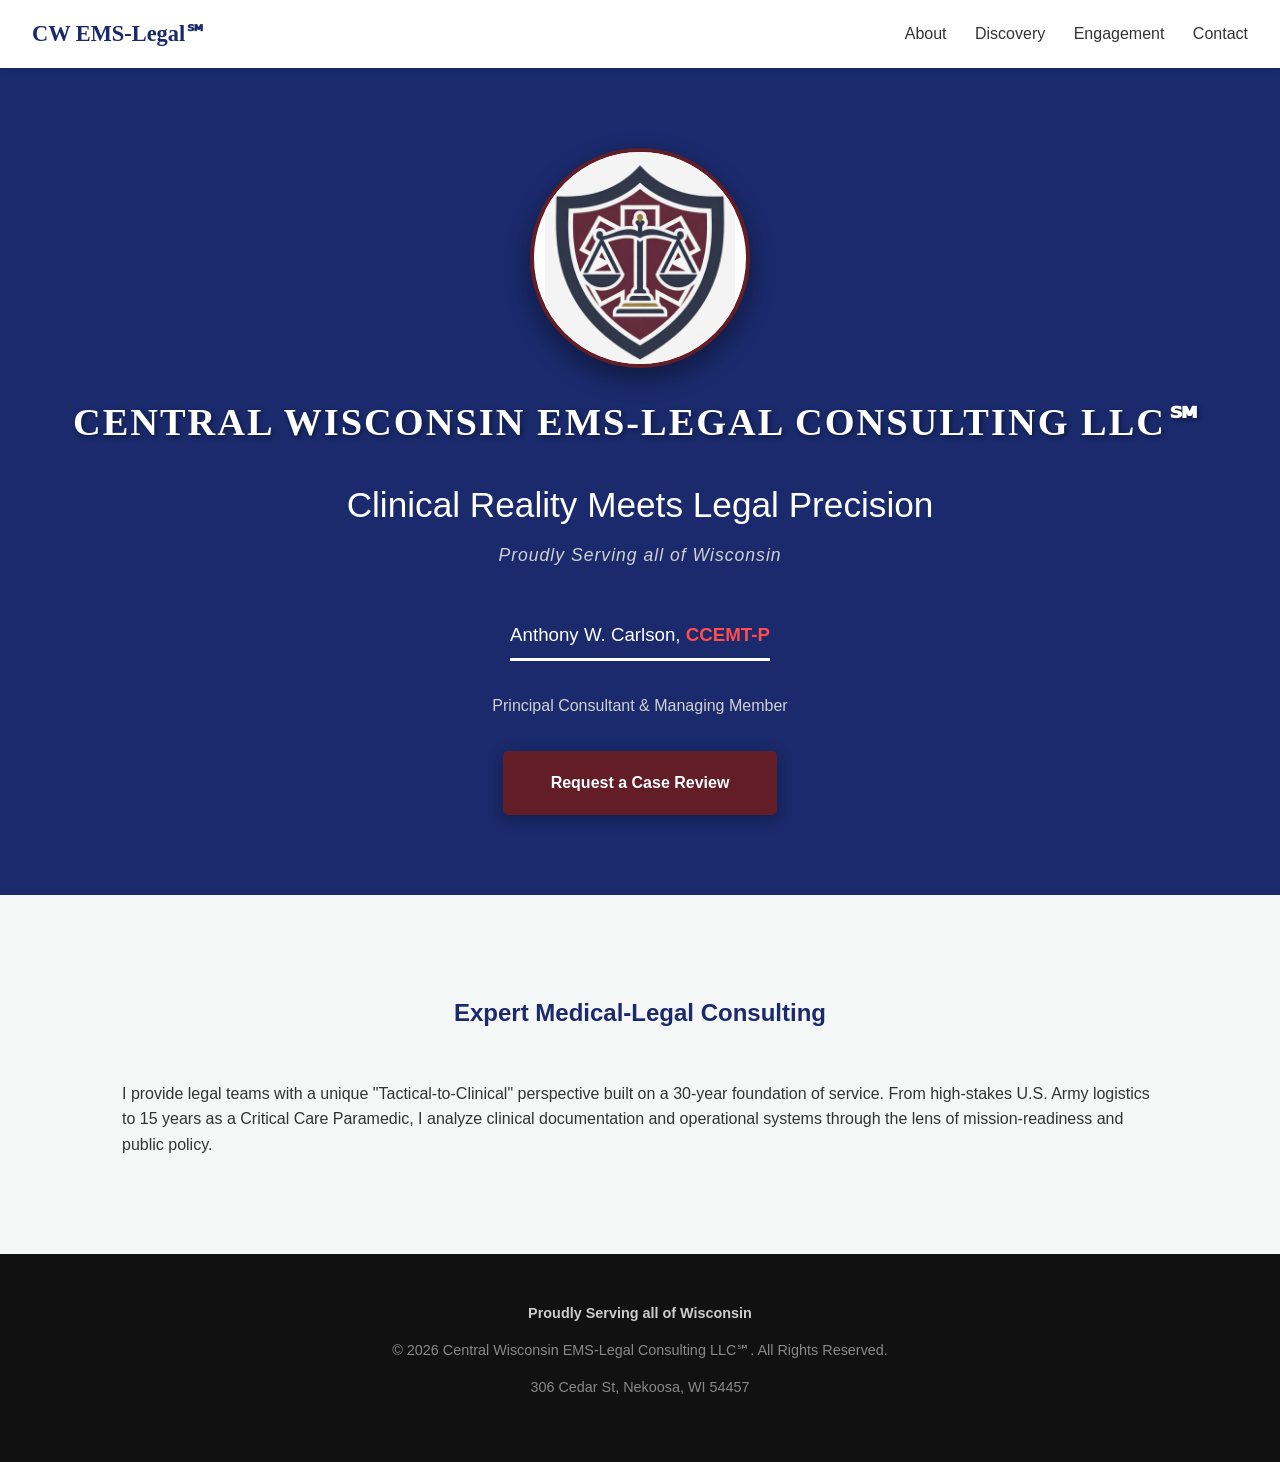
==== index.html @ ac784756 "Update index.html" ====
<!DOCTYPE html>
<html lang="en">
<head>
    <script async src="https://www.googletagmanager.com/gtag/js?id=G-H3EX5P7PJP"></script>
    <script>
      window.dataLayer = window.dataLayer || [];
      function gtag(){dataLayer.push(arguments);}
      gtag('js', new Date());
      gtag('config', 'G-H3EX5P7PJP');
    </script>

    <meta charset="UTF-8">
    <meta name="viewport" content="width=device-width, initial-scale=1.0">
    <title>Central Wisconsin EMS-Legal Consulting LLC℠ | Anthony W. Carlson</title>
    
    <style>
        :root {
            --primary: #1a2a6c;
            --secondary: #b21f1f; 
            --brand-red: #631d27;
            --text: #333;
            --light: #f4f7f6;
            --white: #ffffff;
        }

        * { box-sizing: border-box; }

        body {
            font-family: 'Helvetica Neue', Helvetica, Arial, sans-serif;
            margin: 0;
            color: var(--text);
            line-height: 1.6;
            background-color: var(--light);
        }

        /* Navigation */
        nav {
            background: var(--white);
            padding: 1rem 2rem;
            display: flex;
            justify-content: space-between;
            align-items: center;
            position: sticky;
            top: 0;
            z-index: 1000;
            box-shadow: 0 2px 5px rgba(0,0,0,0.1);
        }

        .logo-nav {
            font-family: 'Times New Roman', Times, serif;
            font-weight: bold;
            color: var(--primary);
            font-size: 1.4rem;
            text-decoration: none;
        }

        nav a:not(.logo-nav) {
            margin-left: 1.5rem;
            text-decoration: none;
            color: var(--text);
            font-weight: 500;
        }

        /* Hero Section */
        header {
            background: var(--primary);
            padding: 5rem 2rem;
            text-align: center;
            color: var(--white);
        }

        /* LOGO BADGE FIX */
        .logo-badge {
            width: 220px;
            height: 220px;
            background: white;
            border-radius: 50%; /* Makes it a circle */
            margin: 0 auto 1.5rem;
            display: flex;
            align-items: center;
            justify-content: center;
            box-shadow: 0 10px 25px rgba(0,0,0,0.4);
            border: 4px solid var(--brand-red); /* Matches your logo maroon */
            overflow: hidden;
        }

        .hero-logo {
            width: 90%; /* Fits nicely inside the circle */
            height: auto;
        }

        .brand-name-top {
            font-family: 'Times New Roman', Times, serif; 
            font-size: 2.4rem;
            font-weight: bold;
            color: #ffffff; 
            text-transform: uppercase;
            letter-spacing: 2px;
            display: block;
            text-shadow: 2px 2px 5px rgba(0,0,0,0.4);
            margin-bottom: 0.5rem;
        }

        .hero-content h1 { 
            font-size: 2.2rem; 
            color: #ffffff;
            font-weight: 300; 
            margin-bottom: 0.5rem;
        }

        .service-area {
            font-size: 1.1rem;
            color: #d1d1d1;
            font-style: italic;
            display: block;
            margin-bottom: 2rem;
            letter-spacing: 1px;
        }

        .hero-content h3 { 
            font-weight: 300; 
            color: #ffffff;
            border-bottom: 3px solid #ffffff; 
            display: inline-block; 
            padding-bottom: 0.5rem; 
            margin-bottom: 1rem;
        }

        .credential-accent {
            color: #ff4d4d; 
            font-weight: bold;
        }

        .cta-button {
            background: var(--brand-red);
            color: var(--white);
            padding: 1.2rem 3rem;
            text-decoration: none;
            font-weight: bold;
            border-radius: 5px;
            display: inline-block;
            margin-top: 1rem;
            box-shadow: 0 4px 15px rgba(0,0,0,0.3);
        }

        section { padding: 5rem 2rem; max-width: 1100px; margin: 0 auto; }
        .section-title { text-align: center; color: var(--primary); margin-bottom: 3rem; }
        
        footer { text-align: center; padding: 3rem; background: #111; color: #888; font-size: 0.9rem; }
        .footer-tagline { color: #ccc; font-weight: bold; display: block; margin-bottom: 10px; }
    </style>
</head>
<body>

<nav>
    <a href="#" class="logo-nav">CW EMS-Legal℠</a>
    <div>
        <a href="#about">About</a>
        <a href="#discovery">Discovery</a>
        <a href="#engagement">Engagement</a>
        <a href="#contact">Contact</a>
    </div>
</nav>

<header>
    <div class="hero-content">
        <div class="logo-badge">
            <img src="logo.png" alt="CW EMS-Legal Shield" class="hero-logo">
        </div>
        
        <span class="brand-name-top">Central Wisconsin EMS-Legal Consulting LLC℠</span>
        <h1>Clinical Reality Meets Legal Precision</h1>
        <span class="service-area">Proudly Serving all of Wisconsin</span>
        
        <h3>Anthony W. Carlson, <span class="credential-accent">CCEMT-P</span></h3>
        <p style="color: #d1d1d1;">Principal Consultant & Managing Member</p>
        <a href="#contact" class="cta-button">Request a Case Review</a>
    </div>
</header>

<section id="about">
    <h2 class="section-title">Expert Medical-Legal Consulting</h2>
    <p>I provide legal teams with a unique "Tactical-to-Clinical" perspective built on a 30-year foundation of service. From high-stakes U.S. Army logistics to 15 years as a Critical Care Paramedic, I analyze clinical documentation and operational systems through the lens of mission-readiness and public policy.</p>
</section>

<footer>
    <span class="footer-tagline">Proudly Serving all of Wisconsin</span>
    <p>&copy; 2026 Central Wisconsin EMS-Legal Consulting LLC℠. All Rights Reserved.</p>
    <p>306 Cedar St, Nekoosa, WI 54457</p>
</footer>

</body>
</html>
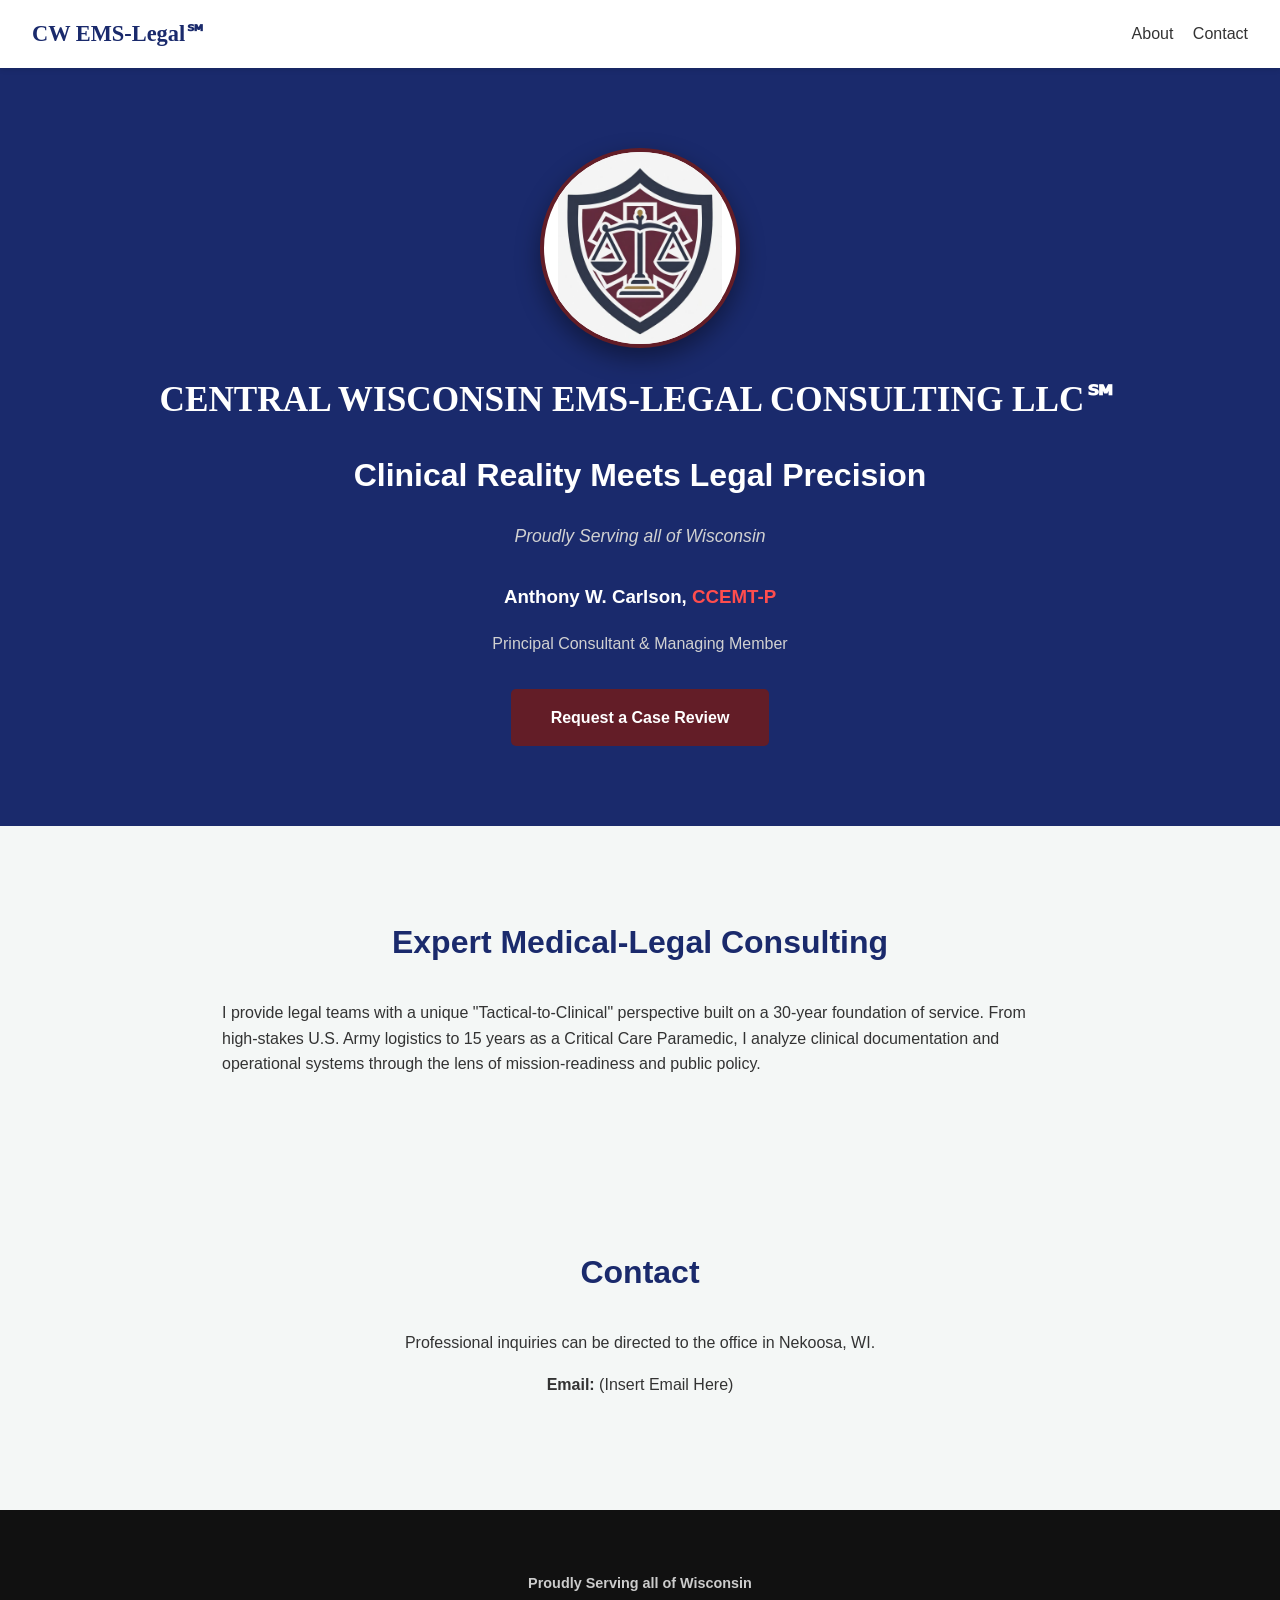
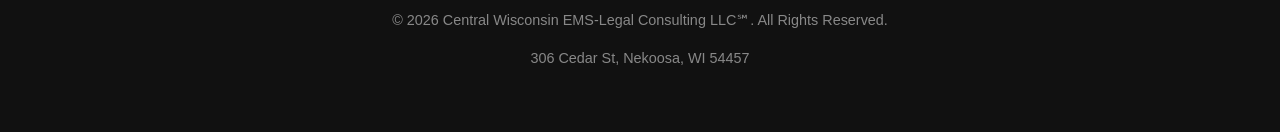
==== commit bbd02618: "Update index.html" ====
--- a/index.html
+++ b/index.html
@@ -16,7 +16,6 @@
     <style>
         :root {
             --primary: #1a2a6c;
-            --secondary: #b21f1f; 
             --brand-red: #631d27;
             --text: #333;
             --light: #f4f7f6;
@@ -28,6 +27,7 @@
         body {
             font-family: 'Helvetica Neue', Helvetica, Arial, sans-serif;
             margin: 0;
+            padding: 0;
             color: var(--text);
             line-height: 1.6;
             background-color: var(--light);
@@ -54,57 +54,41 @@
             text-decoration: none;
         }
 
-        nav a:not(.logo-nav) {
-            margin-left: 1.5rem;
-            text-decoration: none;
-            color: var(--text);
-            font-weight: 500;
-        }
-
-        /* Hero Section */
+        /* Hero / Blue Banner */
         header {
             background: var(--primary);
             padding: 5rem 2rem;
             text-align: center;
             color: var(--white);
+            width: 100%;
+            display: block; /* Ensures it doesn't collapse */
         }
 
-        /* LOGO BADGE FIX */
         .logo-badge {
-            width: 220px;
-            height: 220px;
+            width: 200px;
+            height: 200px;
             background: white;
-            border-radius: 50%; /* Makes it a circle */
+            border-radius: 50%;
             margin: 0 auto 1.5rem;
             display: flex;
             align-items: center;
             justify-content: center;
             box-shadow: 0 10px 25px rgba(0,0,0,0.4);
-            border: 4px solid var(--brand-red); /* Matches your logo maroon */
+            border: 4px solid var(--brand-red);
             overflow: hidden;
         }
 
         .hero-logo {
-            width: 90%; /* Fits nicely inside the circle */
+            width: 85%;
             height: auto;
         }
 
         .brand-name-top {
             font-family: 'Times New Roman', Times, serif; 
-            font-size: 2.4rem;
+            font-size: 2.2rem;
             font-weight: bold;
-            color: #ffffff; 
             text-transform: uppercase;
-            letter-spacing: 2px;
             display: block;
-            text-shadow: 2px 2px 5px rgba(0,0,0,0.4);
-            margin-bottom: 0.5rem;
-        }
-
-        .hero-content h1 { 
-            font-size: 2.2rem; 
-            color: #ffffff;
-            font-weight: 300; 
             margin-bottom: 0.5rem;
         }
 
@@ -114,77 +98,83 @@
             font-style: italic;
             display: block;
             margin-bottom: 2rem;
-            letter-spacing: 1px;
         }
 
-        .hero-content h3 { 
-            font-weight: 300; 
-            color: #ffffff;
-            border-bottom: 3px solid #ffffff; 
-            display: inline-block; 
-            padding-bottom: 0.5rem; 
-            margin-bottom: 1rem;
+        /* Main Content Sections */
+        section { 
+            padding: 4rem 2rem; 
+            max-width: 900px; 
+            margin: 0 auto; 
+            background: transparent;
         }
 
-        .credential-accent {
-            color: #ff4d4d; 
-            font-weight: bold;
+        .section-title { 
+            text-align: center; 
+            color: var(--primary); 
+            margin-bottom: 2rem;
+            font-size: 2rem;
         }
+
+        .credential-accent { color: #ff4d4d; font-weight: bold; }
 
         .cta-button {
             background: var(--brand-red);
             color: var(--white);
-            padding: 1.2rem 3rem;
+            padding: 1rem 2.5rem;
             text-decoration: none;
             font-weight: bold;
             border-radius: 5px;
             display: inline-block;
             margin-top: 1rem;
-            box-shadow: 0 4px 15px rgba(0,0,0,0.3);
         }
 
-        section { padding: 5rem 2rem; max-width: 1100px; margin: 0 auto; }
-        .section-title { text-align: center; color: var(--primary); margin-bottom: 3rem; }
-        
-        footer { text-align: center; padding: 3rem; background: #111; color: #888; font-size: 0.9rem; }
-        .footer-tagline { color: #ccc; font-weight: bold; display: block; margin-bottom: 10px; }
+        footer { 
+            text-align: center; 
+            padding: 3rem; 
+            background: #111; 
+            color: #888; 
+            font-size: 0.9rem;
+            margin-top: 2rem;
+        }
     </style>
 </head>
 <body>
 
 <nav>
     <a href="#" class="logo-nav">CW EMS-Legal℠</a>
-    <div>
-        <a href="#about">About</a>
-        <a href="#discovery">Discovery</a>
-        <a href="#engagement">Engagement</a>
-        <a href="#contact">Contact</a>
+    <div class="nav-links">
+        <a href="#about" style="text-decoration:none; color:var(--text); margin-left:15px;">About</a>
+        <a href="#contact" style="text-decoration:none; color:var(--text); margin-left:15px;">Contact</a>
     </div>
 </nav>
 
 <header>
-    <div class="hero-content">
-        <div class="logo-badge">
-            <img src="logo.png" alt="CW EMS-Legal Shield" class="hero-logo">
-        </div>
-        
-        <span class="brand-name-top">Central Wisconsin EMS-Legal Consulting LLC℠</span>
-        <h1>Clinical Reality Meets Legal Precision</h1>
-        <span class="service-area">Proudly Serving all of Wisconsin</span>
-        
-        <h3>Anthony W. Carlson, <span class="credential-accent">CCEMT-P</span></h3>
-        <p style="color: #d1d1d1;">Principal Consultant & Managing Member</p>
-        <a href="#contact" class="cta-button">Request a Case Review</a>
+    <div class="logo-badge">
+        <img src="logo.png" alt="CW EMS-Legal Shield" class="hero-logo">
     </div>
+    <span class="brand-name-top">Central Wisconsin EMS-Legal Consulting LLC℠</span>
+    <h1>Clinical Reality Meets Legal Precision</h1>
+    <span class="service-area">Proudly Serving all of Wisconsin</span>
+    <h3>Anthony W. Carlson, <span class="credential-accent">CCEMT-P</span></h3>
+    <p style="color: #d1d1d1;">Principal Consultant & Managing Member</p>
+    <a href="#contact" class="cta-button">Request a Case Review</a>
 </header>
 
-<section id="about">
-    <h2 class="section-title">Expert Medical-Legal Consulting</h2>
-    <p>I provide legal teams with a unique "Tactical-to-Clinical" perspective built on a 30-year foundation of service. From high-stakes U.S. Army logistics to 15 years as a Critical Care Paramedic, I analyze clinical documentation and operational systems through the lens of mission-readiness and public policy.</p>
-</section>
+<main>
+    <section id="about">
+        <h2 class="section-title">Expert Medical-Legal Consulting</h2>
+        <p>I provide legal teams with a unique "Tactical-to-Clinical" perspective built on a 30-year foundation of service. From high-stakes U.S. Army logistics to 15 years as a Critical Care Paramedic, I analyze clinical documentation and operational systems through the lens of mission-readiness and public policy.</p>
+    </section>
+
+    <section id="contact" style="text-align:center;">
+        <h2 class="section-title">Contact</h2>
+        <p>Professional inquiries can be directed to the office in Nekoosa, WI.</p>
+        <p><strong>Email:</strong> (Insert Email Here)</p>
+    </section>
+</main>
 
 <footer>
-    <span class="footer-tagline">Proudly Serving all of Wisconsin</span>
+    <p style="color:#ccc; font-weight:bold;">Proudly Serving all of Wisconsin</p>
     <p>&copy; 2026 Central Wisconsin EMS-Legal Consulting LLC℠. All Rights Reserved.</p>
     <p>306 Cedar St, Nekoosa, WI 54457</p>
 </footer>
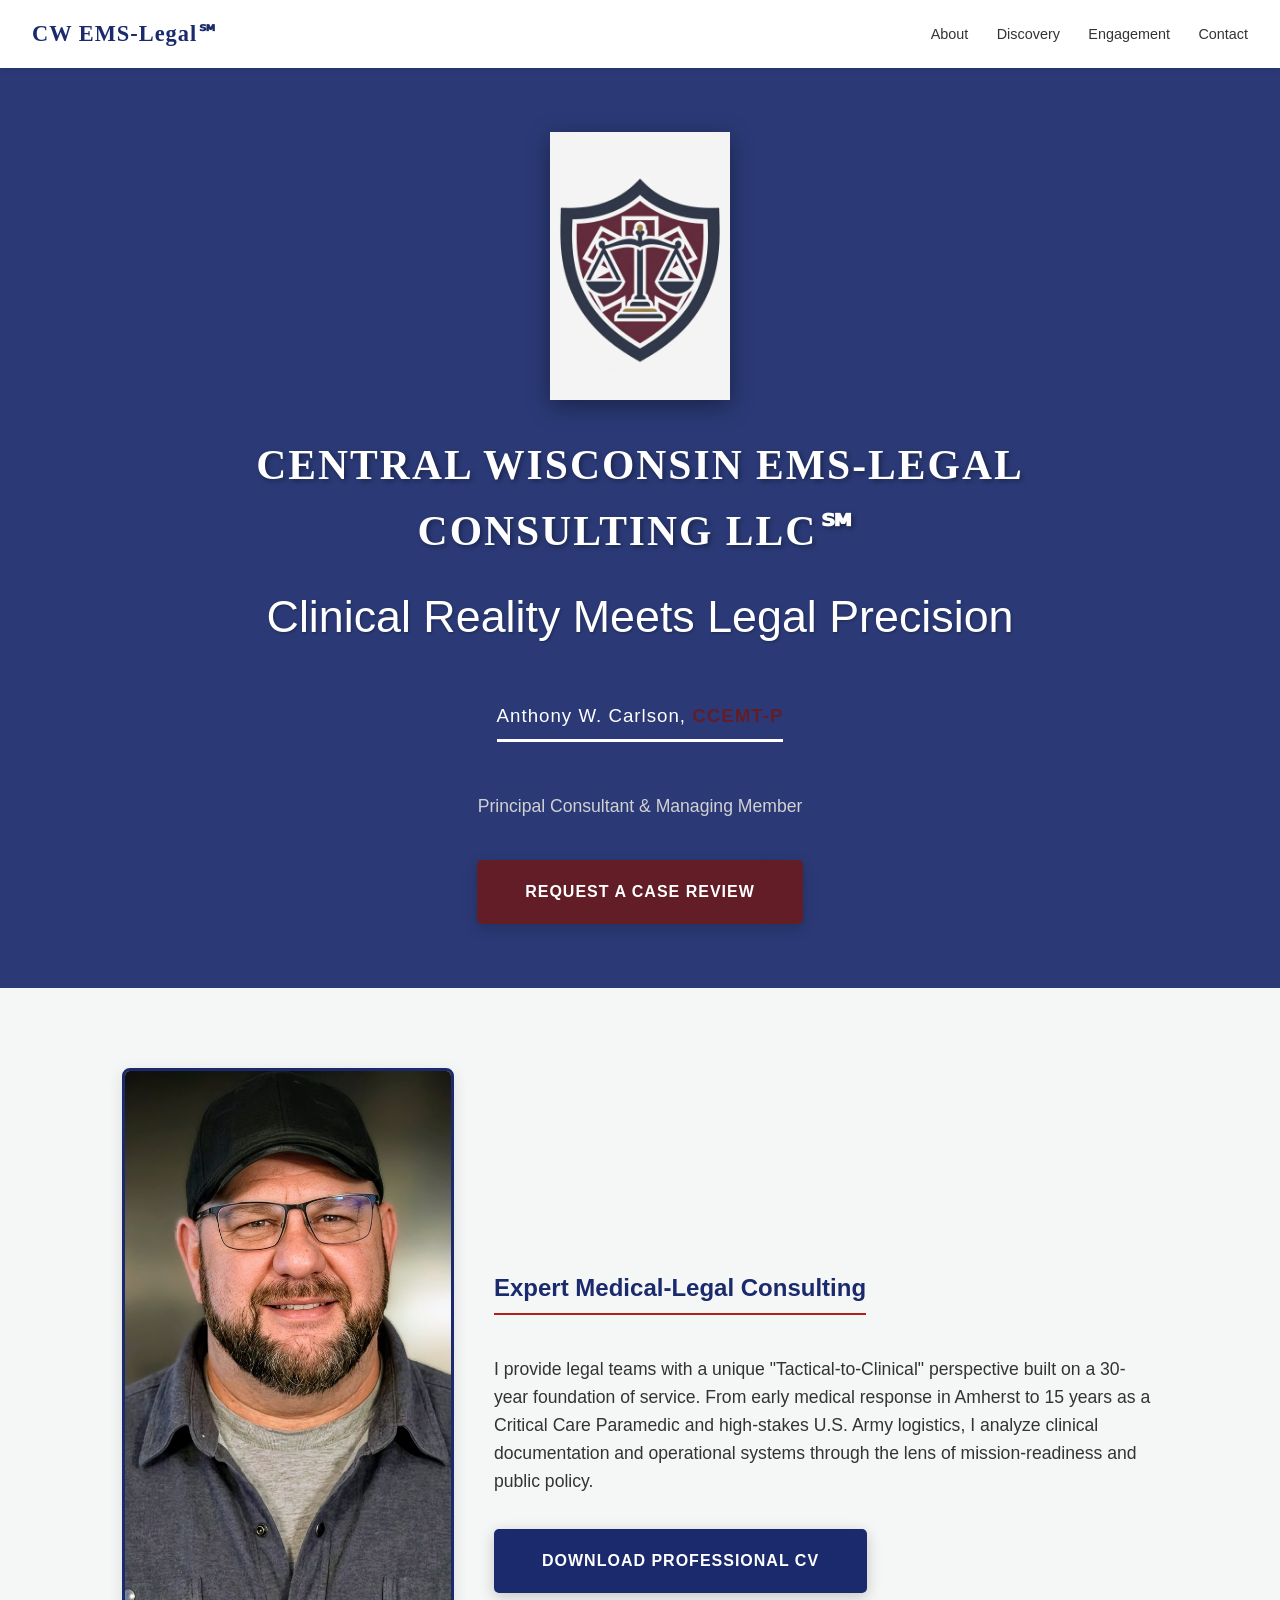
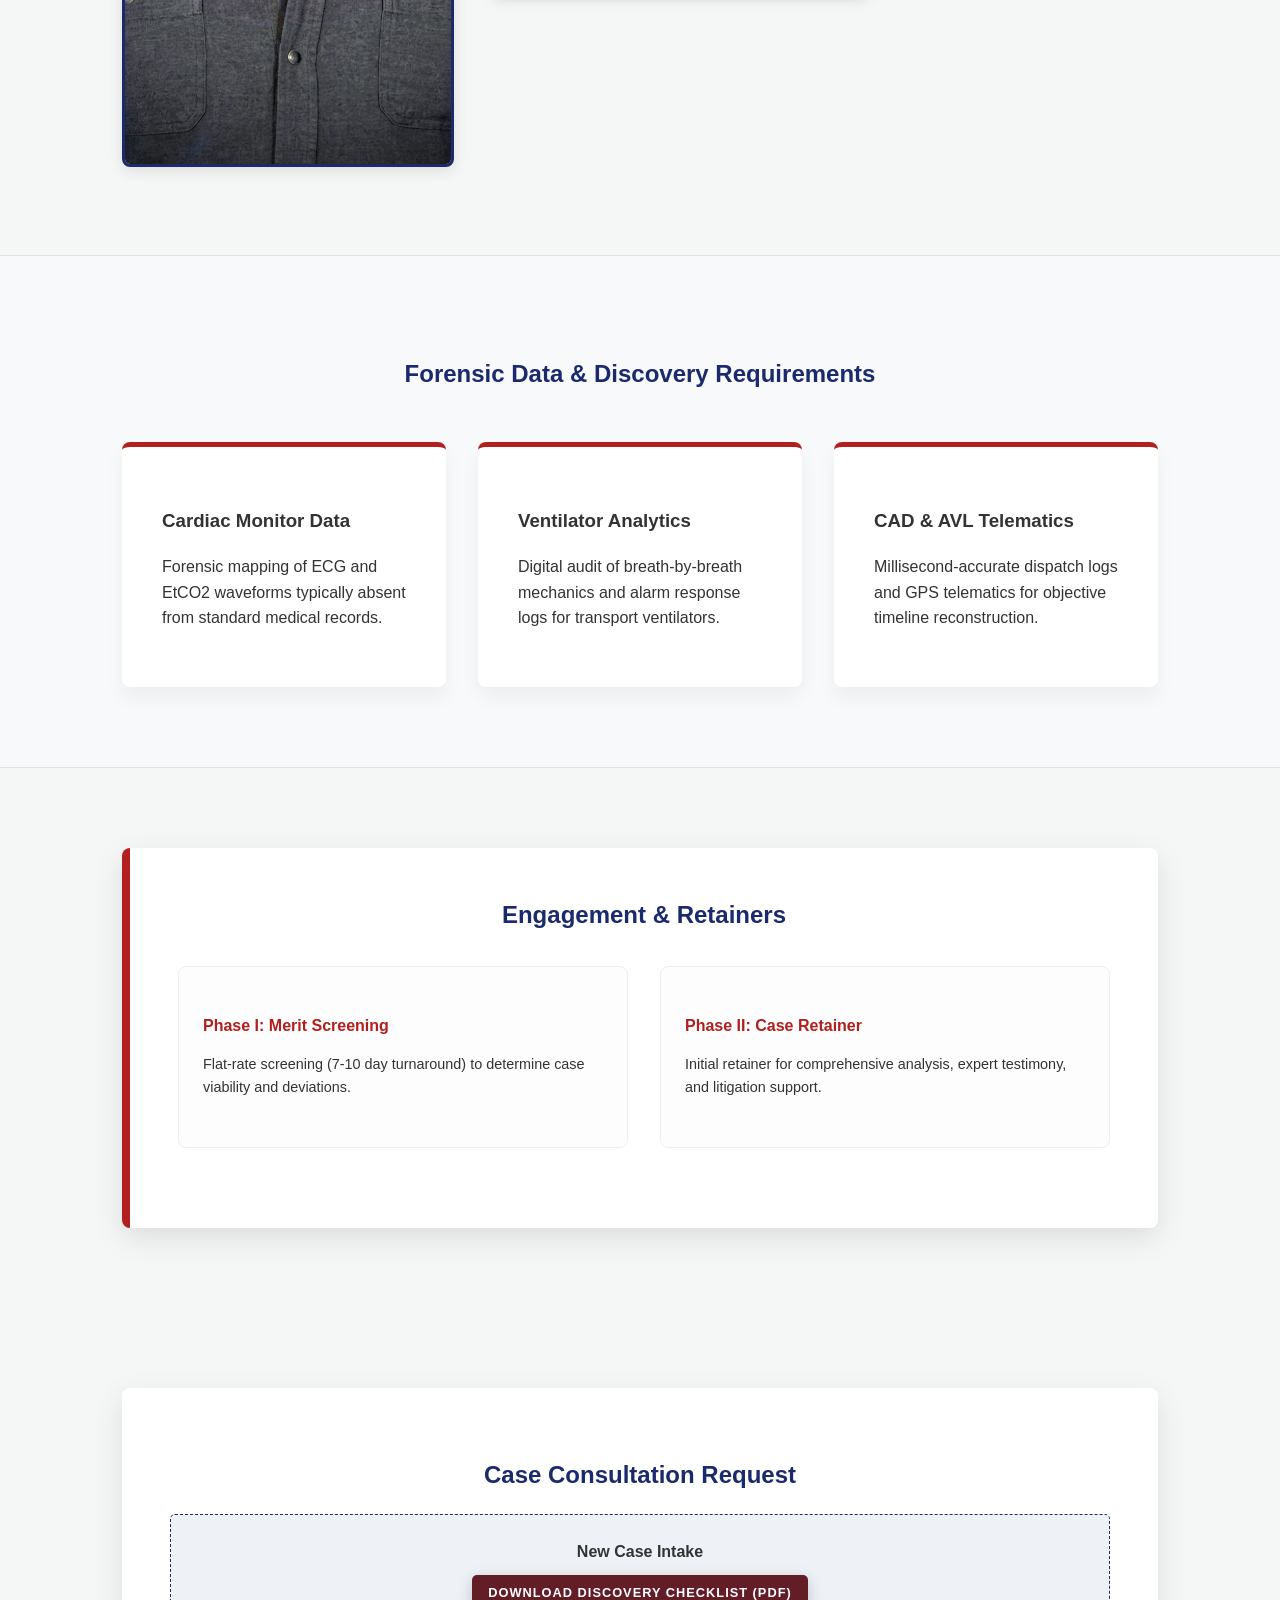
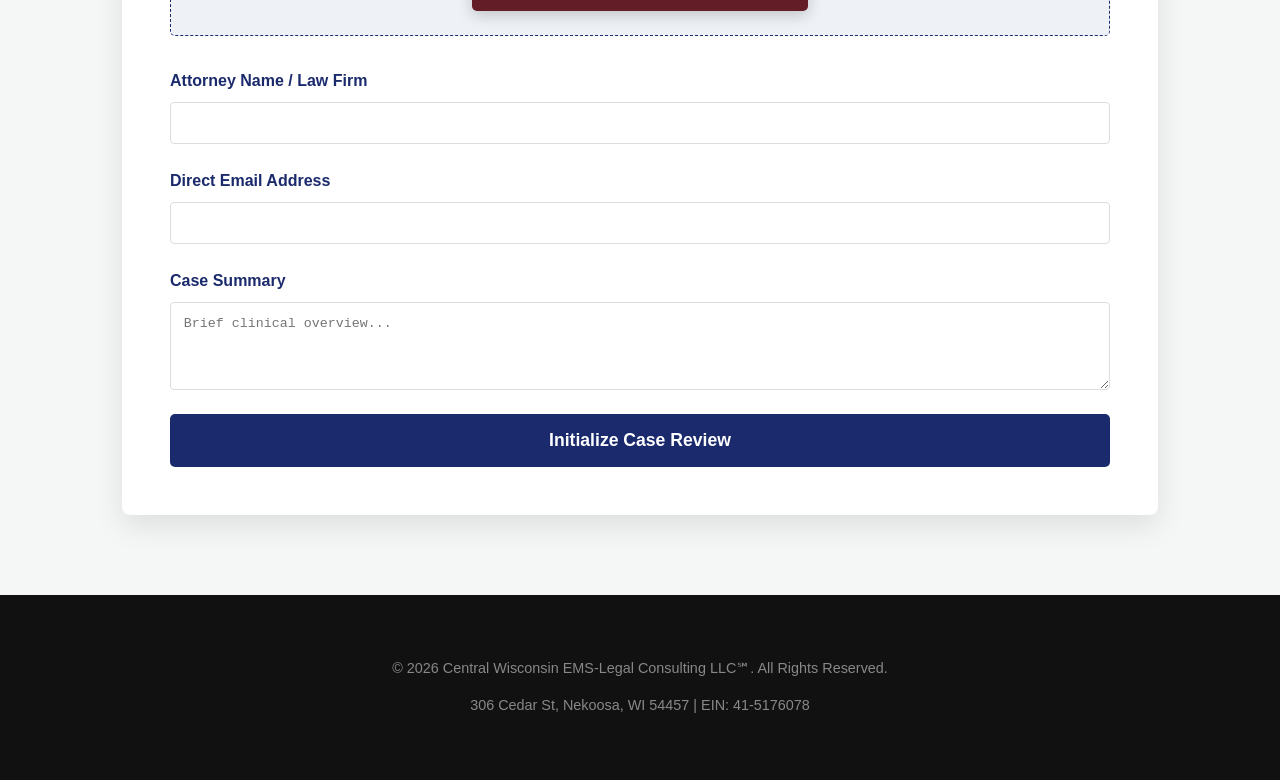
==== commit d01b9910: "Update index.html" ====
--- a/index.html
+++ b/index.html
@@ -16,7 +16,8 @@
     <style>
         :root {
             --primary: #1a2a6c;
-            --brand-red: #631d27;
+            --secondary: #b21f1f; 
+            --brand-red: #631d27; /* Matched to your shield logo */
             --text: #333;
             --light: #f4f7f6;
             --white: #ffffff;
@@ -27,13 +28,12 @@
         body {
             font-family: 'Helvetica Neue', Helvetica, Arial, sans-serif;
             margin: 0;
-            padding: 0;
             color: var(--text);
             line-height: 1.6;
             background-color: var(--light);
         }
 
-        /* Navigation */
+        /* Navigation Styling */
         nav {
             background: var(--white);
             padding: 1rem 2rem;
@@ -52,131 +52,257 @@
             color: var(--primary);
             font-size: 1.4rem;
             text-decoration: none;
-        }
-
-        /* Hero / Blue Banner */
+            letter-spacing: 1px;
+        }
+
+        nav a:not(.logo-nav) {
+            margin-left: 1.5rem;
+            text-decoration: none;
+            color: var(--text);
+            font-weight: 500;
+            font-size: 0.9rem;
+        }
+
+        /* Header / Hero Section */
         header {
-            background: var(--primary);
-            padding: 5rem 2rem;
+            background: linear-gradient(rgba(26, 42, 108, 0.92), rgba(26, 42, 108, 0.92)), url('https://images.unsplash.com/photo-1584931423298-c576fda54bd2?auto=format&fit=crop&q=80&w=2000') center/cover;
+            padding: 4rem 2rem;
             text-align: center;
             color: var(--white);
-            width: 100%;
-            display: block; /* Ensures it doesn't collapse */
-        }
-
-        .logo-badge {
-            width: 200px;
-            height: 200px;
-            background: white;
-            border-radius: 50%;
-            margin: 0 auto 1.5rem;
-            display: flex;
-            align-items: center;
-            justify-content: center;
-            box-shadow: 0 10px 25px rgba(0,0,0,0.4);
-            border: 4px solid var(--brand-red);
-            overflow: hidden;
-        }
+        }
+
+        .hero-content { max-width: 950px; margin: 0 auto; }
 
         .hero-logo {
-            width: 85%;
+            width: 180px;
             height: auto;
+            margin-bottom: 1.5rem;
+            filter: drop-shadow(0px 6px 12px rgba(0,0,0,0.4));
         }
 
         .brand-name-top {
             font-family: 'Times New Roman', Times, serif; 
-            font-size: 2.2rem;
+            font-size: 2.6rem;
             font-weight: bold;
+            color: #ffffff; 
             text-transform: uppercase;
+            letter-spacing: 2px;
+            margin-bottom: 0.5rem;
             display: block;
-            margin-bottom: 0.5rem;
-        }
-
-        .service-area {
-            font-size: 1.1rem;
-            color: #d1d1d1;
-            font-style: italic;
-            display: block;
-            margin-bottom: 2rem;
-        }
-
-        /* Main Content Sections */
-        section { 
-            padding: 4rem 2rem; 
-            max-width: 900px; 
-            margin: 0 auto; 
-            background: transparent;
-        }
-
-        .section-title { 
-            text-align: center; 
-            color: var(--primary); 
-            margin-bottom: 2rem;
-            font-size: 2rem;
-        }
-
-        .credential-accent { color: #ff4d4d; font-weight: bold; }
-
+            text-shadow: 2px 2px 5px rgba(0,0,0,0.4);
+        }
+
+        .hero-content h1 { 
+            font-size: 2.8rem; 
+            color: #ffffff;
+            margin-top: 1rem;
+            font-family: 'Helvetica Neue', Helvetica, Arial, sans-serif;
+            font-weight: 300; 
+            text-shadow: 1px 1px 3px rgba(0,0,0,0.3);
+        }
+
+        .hero-content h3 { 
+            font-weight: 300; 
+            color: #ffffff;
+            margin-bottom: 2rem; 
+            border-bottom: 3px solid #ffffff; 
+            display: inline-block; 
+            padding-bottom: 0.5rem; 
+            letter-spacing: 1px;
+            animation: accentShine 2s infinite ease-in-out;
+        }
+
+        .credential-accent {
+            color: var(--brand-red);
+            font-weight: bold;
+        }
+
+        @keyframes accentShine {
+            0% { opacity: 0.8; }
+            50% { opacity: 1; text-shadow: 0 0 10px rgba(255,255,255,0.5); }
+            100% { opacity: 0.8; }
+        }
+
+        /* Buttons */
         .cta-button {
             background: var(--brand-red);
             color: var(--white);
-            padding: 1rem 2.5rem;
+            padding: 1.2rem 3rem;
             text-decoration: none;
             font-weight: bold;
             border-radius: 5px;
+            transition: 0.3s;
             display: inline-block;
-            margin-top: 1rem;
-        }
-
-        footer { 
-            text-align: center; 
-            padding: 3rem; 
-            background: #111; 
-            color: #888; 
-            font-size: 0.9rem;
-            margin-top: 2rem;
-        }
+            text-transform: uppercase;
+            letter-spacing: 1px;
+            box-shadow: 0 4px 15px rgba(0,0,0,0.2);
+        }
+
+        .cta-button:hover { background: #4a151d; transform: translateY(-2px); }
+
+        /* Sections & Content */
+        section { padding: 5rem 2rem; max-width: 1100px; margin: 0 auto; }
+        .section-title { text-align: center; color: var(--primary); margin-bottom: 3rem; }
+        
+        .services { display: grid; grid-template-columns: repeat(auto-fit, minmax(300px, 1fr)); gap: 2rem; }
+        .service-card { background: var(--white); padding: 2.5rem; border-radius: 8px; border-top: 5px solid var(--primary); box-shadow: 0 10px 20px rgba(0,0,0,0.05); transition: 0.3s; }
+        
+        .contact-container { background: var(--white); padding: 3rem; border-radius: 8px; box-shadow: 0 10px 30px rgba(0,0,0,0.1); }
+        form { display: grid; gap: 1.5rem; }
+        .form-group { display: flex; flex-direction: column; }
+        label { font-weight: bold; margin-bottom: 0.5rem; color: var(--primary); }
+        input, textarea { padding: 0.8rem; border: 1px solid #ddd; border-radius: 4px; }
+        
+        .submit-btn { background: var(--primary); color: var(--white); padding: 1rem; border: none; border-radius: 5px; cursor: pointer; font-size: 1.1rem; font-weight: bold; transition: 0.3s; }
+        .submit-btn:hover { background: var(--brand-red); }
+        
+        footer { text-align: center; padding: 3rem; background: #111; color: #888; font-size: 0.9rem; }
     </style>
 </head>
 <body>
 
 <nav>
     <a href="#" class="logo-nav">CW EMS-Legal℠</a>
-    <div class="nav-links">
-        <a href="#about" style="text-decoration:none; color:var(--text); margin-left:15px;">About</a>
-        <a href="#contact" style="text-decoration:none; color:var(--text); margin-left:15px;">Contact</a>
+    <div>
+        <a href="#about">About</a>
+        <a href="#discovery">Discovery</a>
+        <a href="#engagement">Engagement</a>
+        <a href="#contact">Contact</a>
     </div>
 </nav>
 
 <header>
-    <div class="logo-badge">
+    <div class="hero-content">
         <img src="logo.png" alt="CW EMS-Legal Shield" class="hero-logo">
-    </div>
-    <span class="brand-name-top">Central Wisconsin EMS-Legal Consulting LLC℠</span>
-    <h1>Clinical Reality Meets Legal Precision</h1>
-    <span class="service-area">Proudly Serving all of Wisconsin</span>
-    <h3>Anthony W. Carlson, <span class="credential-accent">CCEMT-P</span></h3>
-    <p style="color: #d1d1d1;">Principal Consultant & Managing Member</p>
-    <a href="#contact" class="cta-button">Request a Case Review</a>
+        
+        <span class="brand-name-top">Central Wisconsin EMS-Legal Consulting LLC℠</span>
+        
+        <h1>Clinical Reality Meets Legal Precision</h1>
+        
+        <h3>Anthony W. Carlson, <span class="credential-accent">CCEMT-P</span></h3>
+        <p style="font-size: 1.1rem; color: #d1d1d1; margin-bottom: 2.5rem;">Principal Consultant & Managing Member</p>
+        
+        <a href="#contact" class="cta-button">Request a Case Review</a>
+    </div>
 </header>
 
-<main>
-    <section id="about">
-        <h2 class="section-title">Expert Medical-Legal Consulting</h2>
-        <p>I provide legal teams with a unique "Tactical-to-Clinical" perspective built on a 30-year foundation of service. From high-stakes U.S. Army logistics to 15 years as a Critical Care Paramedic, I analyze clinical documentation and operational systems through the lens of mission-readiness and public policy.</p>
+<section id="about">
+    <div style="display: flex; align-items: center; gap: 40px; flex-wrap: wrap;">
+        <div style="flex: 1; min-width: 300px; text-align: center;">
+            <img src="headshot.png.jpg" alt="Anthony W. Carlson, CCEMT-P" 
+                 style="width: 100%; max-width: 350px; border-radius: 8px; box-shadow: 0 4px 15px rgba(0,0,0,0.1); border: 3px solid var(--primary);">
+        </div>
+        <div style="flex: 2; min-width: 300px;">
+            <h2 style="color: var(--primary); border-bottom: 2px solid var(--secondary); display: inline-block; padding-bottom: 5px;">
+                Expert Medical-Legal Consulting
+            </h2>
+            <p style="font-size: 1.1rem; margin-top: 20px;">
+                I provide legal teams with a unique "Tactical-to-Clinical" perspective built on a 30-year foundation of service. From early medical response in Amherst to 15 years as a Critical Care Paramedic and high-stakes U.S. Army logistics, I analyze clinical documentation and operational systems through the lens of mission-readiness and public policy.
+            </p>
+            <a href="Resume_2026.pdf" class="cta-button" style="background: var(--primary); margin-top: 1rem;" download>
+                Download Professional CV
+            </a>
+        </div>
+    </div>
+</section>
+
+<div style="background-color: #f8f9fa; border-top: 1px solid #dee2e6; border-bottom: 1px solid #dee2e6;">
+    <section id="discovery">
+        <h2 class="section-title">Forensic Data & Discovery Requirements</h2>
+        <div class="services">
+            <div class="service-card" style="border-top-color: var(--secondary);">
+                <h3>Cardiac Monitor Data</h3>
+                <p>Forensic mapping of ECG and EtCO2 waveforms typically absent from standard medical records.</p>
+            </div>
+            <div class="service-card" style="border-top-color: var(--secondary);">
+                <h3>Ventilator Analytics</h3>
+                <p>Digital audit of breath-by-breath mechanics and alarm response logs for transport ventilators.</p>
+            </div>
+            <div class="service-card" style="border-top-color: var(--secondary);">
+                <h3>CAD & AVL Telematics</h3>
+                <p>Millisecond-accurate dispatch logs and GPS telematics for objective timeline reconstruction.</p>
+            </div>
+        </div>
     </section>
-
-    <section id="contact" style="text-align:center;">
-        <h2 class="section-title">Contact</h2>
-        <p>Professional inquiries can be directed to the office in Nekoosa, WI.</p>
-        <p><strong>Email:</strong> (Insert Email Here)</p>
-    </section>
-</main>
+</div>
+
+<script src="https://www.paypal.com/sdk/js?client-id=AQJ8oSMyUbPGiaPHAK1SMAjUX0vvYzcAJrTWjV0tua3d-qUIaliTGaBYNgJ1ZiQpgjklursXdecDf6zx&currency=USD&disable-funding=credit,paylater&enable-funding=venmo"></script>
+
+<section id="engagement">
+    <div style="background: var(--white); padding: 3rem; border-radius: 8px; border-left: 8px solid var(--secondary); box-shadow: 0 10px 30px rgba(0,0,0,0.1);">
+        <h2 style="color: var(--primary); margin-top: 0; text-align: center;">Engagement & Retainers</h2>
+        
+        <div style="display: grid; grid-template-columns: repeat(auto-fit, minmax(280px, 1fr)); gap: 2rem; margin: 2rem 0;">
+            
+            <div style="padding: 1.5rem; background: #fdfdfd; border: 1px solid #eee; border-radius: 8px;">
+                <h4 style="color: var(--secondary); margin-bottom: 0.5rem;">Phase I: Merit Screening</h4>
+                <p style="font-size: 0.9rem; margin-bottom: 1.5rem;">Flat-rate screening (7-10 day turnaround) to determine case viability and deviations.</p>
+                <div id="paypal-button-container-300"></div>
+            </div>
+
+            <div style="padding: 1.5rem; background: #fdfdfd; border: 1px solid #eee; border-radius: 8px;">
+                <h4 style="color: var(--secondary); margin-bottom: 0.5rem;">Phase II: Case Retainer</h4>
+                <p style="font-size: 0.9rem; margin-bottom: 1.5rem;">Initial retainer for comprehensive analysis, expert testimony, and litigation support.</p>
+                <div id="paypal-button-container-500"></div>
+            </div>
+        </div>
+    </div>
+</section>
+
+<script>
+    // $300 Button Logic
+    paypal.Buttons({
+        style: { layout: 'vertical', shape: 'rect', label: 'pay' },
+        createOrder: function(data, actions) {
+            return actions.order.create({
+                purchase_units: [{ description: "Phase I: Merit Screening", amount: { value: '300.00' } }]
+            });
+        },
+        onApprove: function(data, actions) {
+            return actions.order.capture().then(function(details) { 
+                window.location.href = "thanks.html?type=merit"; 
+            });
+        }
+    }).render('#paypal-button-container-300');
+
+    // $500 Button Logic
+    paypal.Buttons({
+        style: { layout: 'vertical', shape: 'rect', label: 'pay' },
+        createOrder: function(data, actions) {
+            return actions.order.create({
+                purchase_units: [{ description: "Phase II: Case Retainer", amount: { value: '500.00' } }]
+            });
+        },
+        onApprove: function(data, actions) {
+            return actions.order.capture().then(function(details) { 
+                window.location.href = "thanks.html?type=retainer"; 
+            });
+        }
+    }).render('#paypal-button-container-500');
+</script>
+
+<section id="contact">
+    <div class="contact-container">
+        <h2 style="text-align: center; color: var(--primary);">Case Consultation Request</h2>
+        <div style="text-align: center; margin-bottom: 2rem; padding: 1.5rem; background: #eef2f7; border-radius: 5px; border: 1px dashed var(--primary);">
+            <p style="margin: 0 0 10px 0; font-weight: bold;">New Case Intake</p>
+            <a href="EMS Case Discovery Checklist.pdf" class="cta-button" style="padding: 0.5rem 1rem; font-size: 0.8rem;" download>
+                Download Discovery Checklist (PDF)
+            </a>
+        </div>
+
+        <form action="https://formspree.io/f/mqegekon" method="POST">
+            <div class="form-group"><label>Attorney Name / Law Firm</label><input type="text" name="name" required></div>
+            <div class="form-group"><label>Direct Email Address</label><input type="email" name="email" required></div>
+            <div class="form-group"><label>Case Summary</label><textarea name="message" rows="4" required placeholder="Brief clinical overview..."></textarea></div>
+            <button type="submit" class="submit-btn">Initialize Case Review</button>
+        </form>
+    </div>
+</section>
 
 <footer>
-    <p style="color:#ccc; font-weight:bold;">Proudly Serving all of Wisconsin</p>
     <p>&copy; 2026 Central Wisconsin EMS-Legal Consulting LLC℠. All Rights Reserved.</p>
-    <p>306 Cedar St, Nekoosa, WI 54457</p>
+    <p>306 Cedar St, Nekoosa, WI 54457 | EIN: 41-5176078</p>
 </footer>
 
 </body>
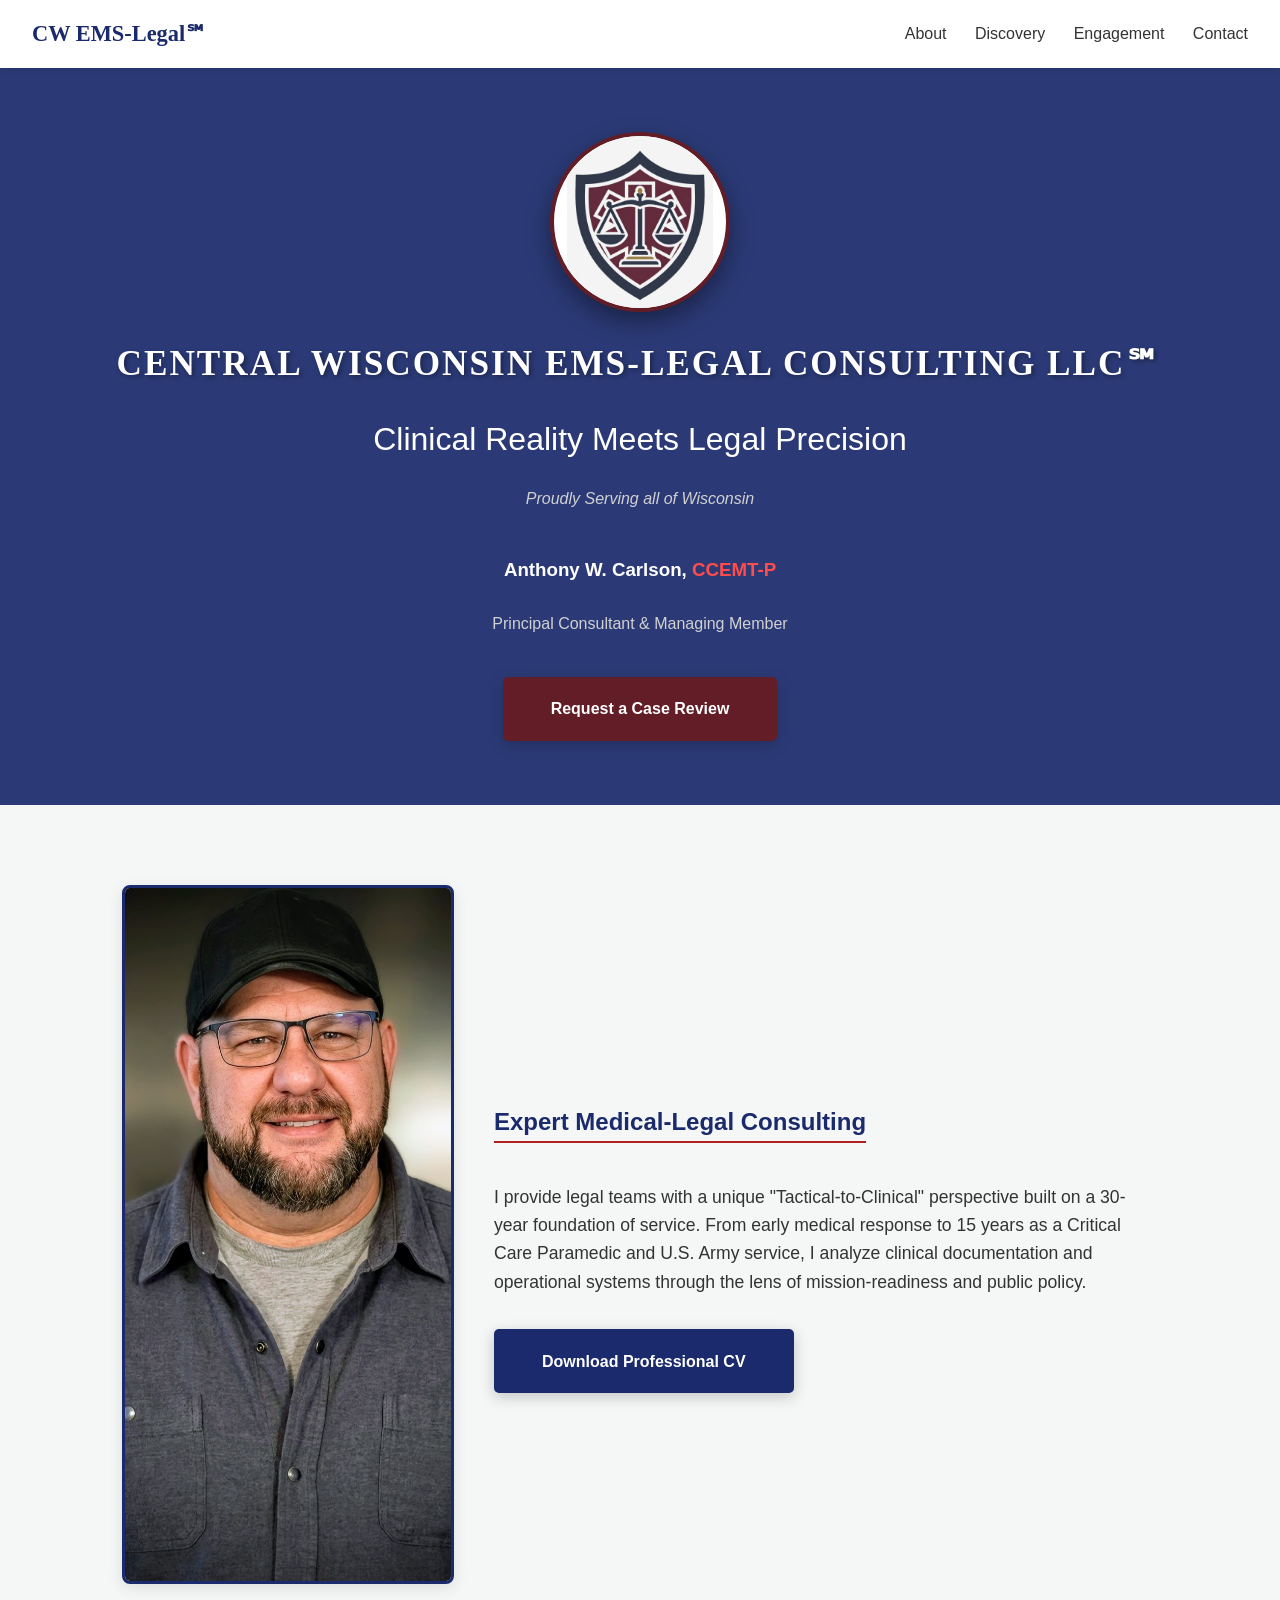
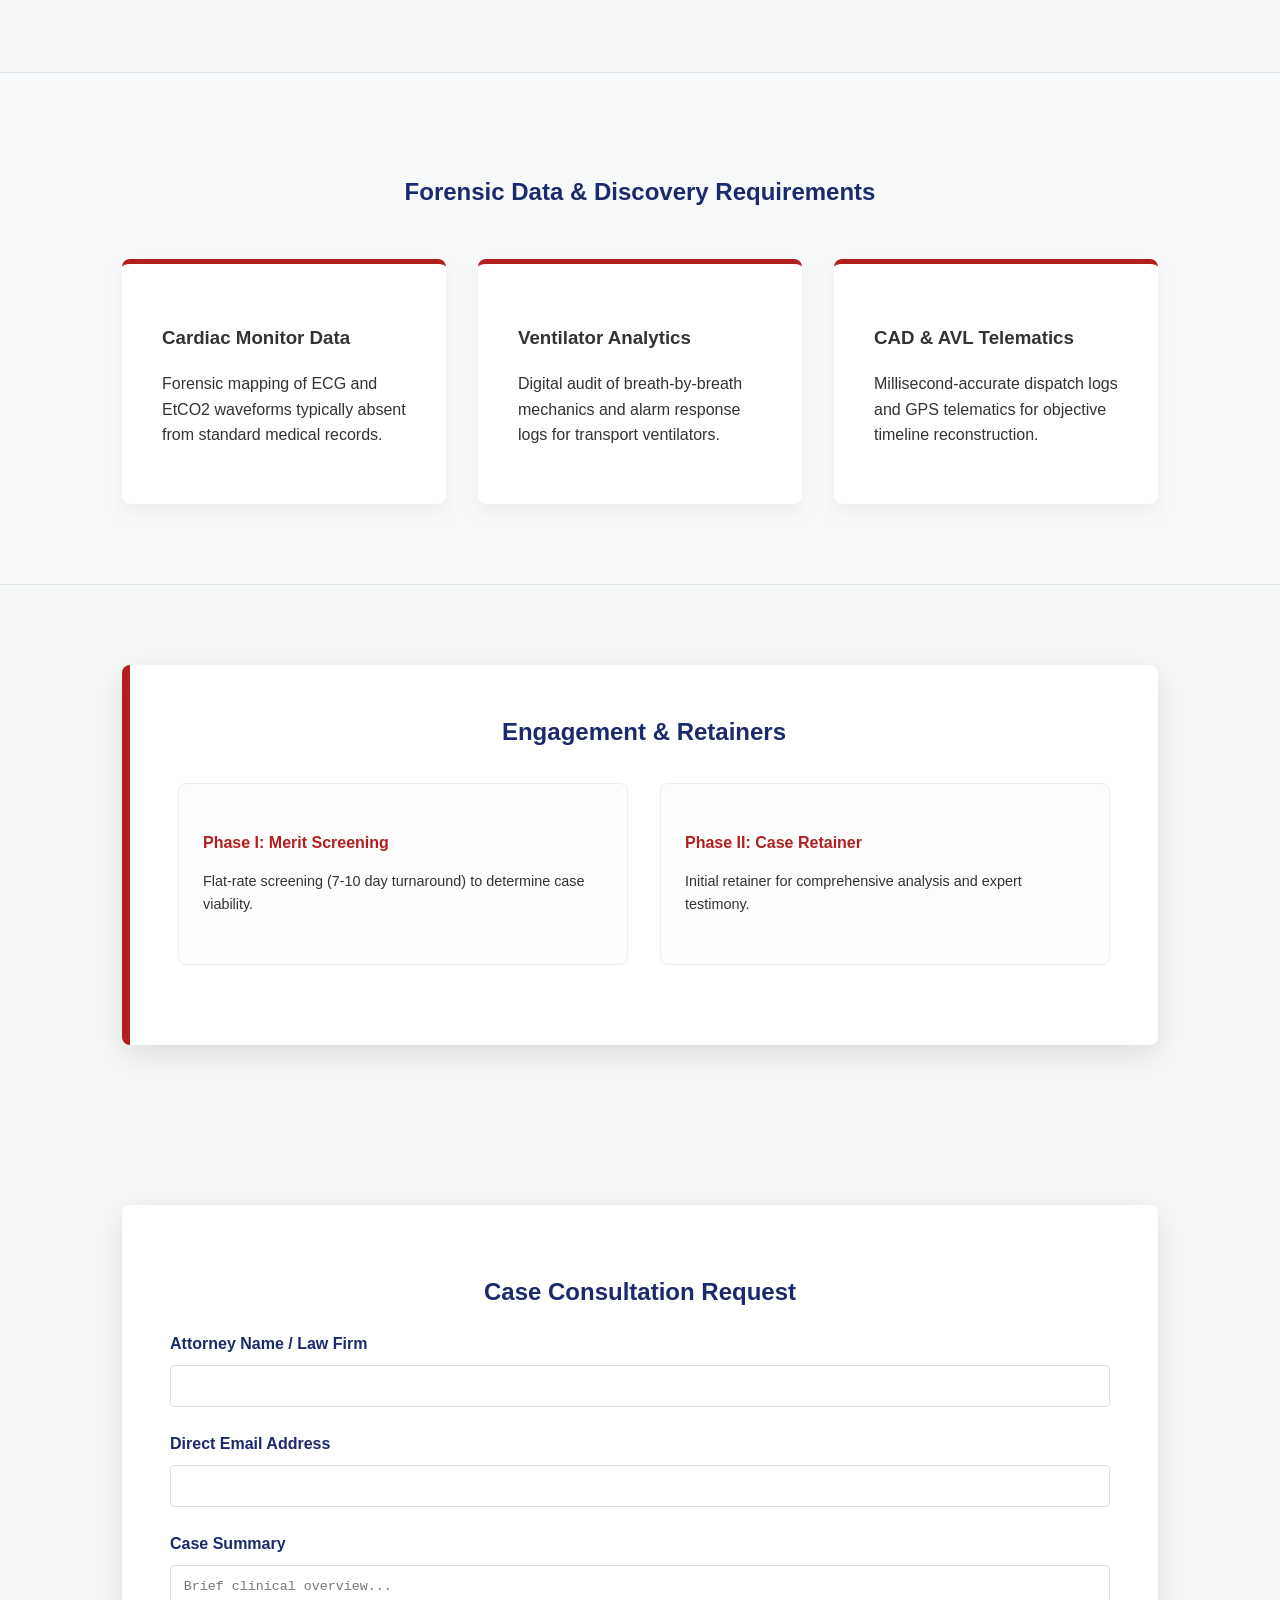
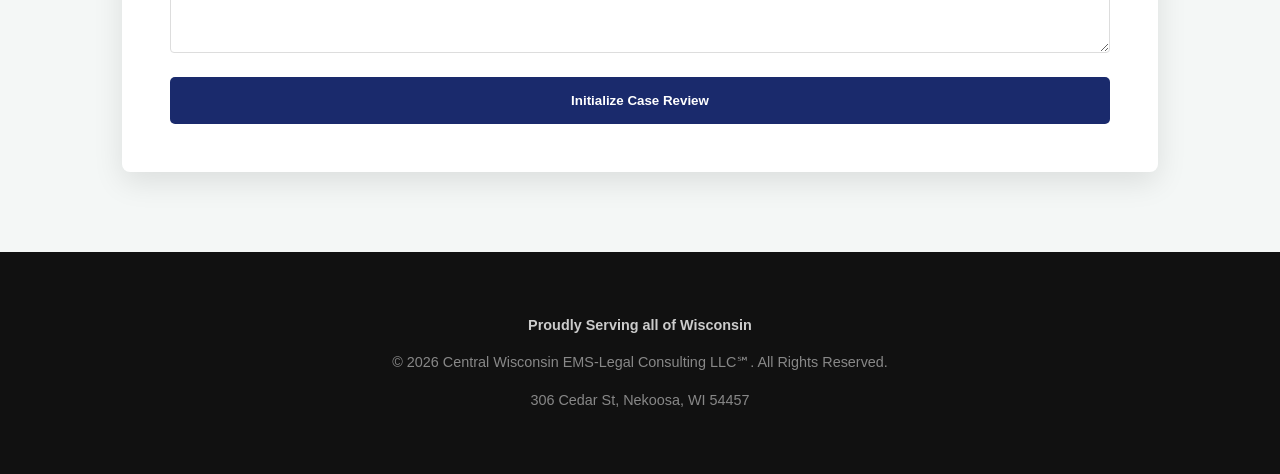
==== commit 047deed8: "Update index.html brighter pulse and fixes to the logo" ====
--- a/index.html
+++ b/index.html
@@ -17,7 +17,7 @@
         :root {
             --primary: #1a2a6c;
             --secondary: #b21f1f; 
-            --brand-red: #631d27; /* Matched to your shield logo */
+            --brand-red: #631d27;
             --text: #333;
             --light: #f4f7f6;
             --white: #ffffff;
@@ -33,7 +33,6 @@
             background-color: var(--light);
         }
 
-        /* Navigation Styling */
         nav {
             background: var(--white);
             padding: 1rem 2rem;
@@ -52,7 +51,6 @@
             color: var(--primary);
             font-size: 1.4rem;
             text-decoration: none;
-            letter-spacing: 1px;
         }
 
         nav a:not(.logo-nav) {
@@ -60,10 +58,8 @@
             text-decoration: none;
             color: var(--text);
             font-weight: 500;
-            font-size: 0.9rem;
-        }
-
-        /* Header / Hero Section */
+        }
+
         header {
             background: linear-gradient(rgba(26, 42, 108, 0.92), rgba(26, 42, 108, 0.92)), url('https://images.unsplash.com/photo-1584931423298-c576fda54bd2?auto=format&fit=crop&q=80&w=2000') center/cover;
             padding: 4rem 2rem;
@@ -71,59 +67,50 @@
             color: var(--white);
         }
 
-        .hero-content { max-width: 950px; margin: 0 auto; }
-
-        .hero-logo {
+        /* BRIGHT PULSE ANIMATION */
+        @keyframes syncPulse {
+            0% { opacity: 0.85; filter: brightness(100%); }
+            50% { 
+                opacity: 1; 
+                filter: brightness(130%); 
+                text-shadow: 0 0 20px rgba(255,255,255,0.9);
+            }
+            100% { opacity: 0.85; filter: brightness(100%); }
+        }
+
+        .logo-badge {
             width: 180px;
-            height: auto;
-            margin-bottom: 1.5rem;
-            filter: drop-shadow(0px 6px 12px rgba(0,0,0,0.4));
-        }
+            height: 180px;
+            background: white;
+            border-radius: 50%;
+            margin: 0 auto 1.5rem;
+            display: flex;
+            align-items: center;
+            justify-content: center;
+            box-shadow: 0 10px 25px rgba(0,0,0,0.4);
+            border: 4px solid var(--brand-red);
+            overflow: hidden;
+            animation: syncPulse 2.5s infinite ease-in-out;
+        }
+
+        .hero-logo { width: 85%; height: auto; }
 
         .brand-name-top {
             font-family: 'Times New Roman', Times, serif; 
-            font-size: 2.6rem;
+            font-size: 2.2rem;
             font-weight: bold;
-            color: #ffffff; 
             text-transform: uppercase;
             letter-spacing: 2px;
+            display: block;
             margin-bottom: 0.5rem;
-            display: block;
             text-shadow: 2px 2px 5px rgba(0,0,0,0.4);
         }
 
-        .hero-content h1 { 
-            font-size: 2.8rem; 
-            color: #ffffff;
-            margin-top: 1rem;
-            font-family: 'Helvetica Neue', Helvetica, Arial, sans-serif;
-            font-weight: 300; 
-            text-shadow: 1px 1px 3px rgba(0,0,0,0.3);
-        }
-
-        .hero-content h3 { 
-            font-weight: 300; 
-            color: #ffffff;
-            margin-bottom: 2rem; 
-            border-bottom: 3px solid #ffffff; 
-            display: inline-block; 
-            padding-bottom: 0.5rem; 
-            letter-spacing: 1px;
-            animation: accentShine 2s infinite ease-in-out;
-        }
-
-        .credential-accent {
-            color: var(--brand-red);
-            font-weight: bold;
-        }
-
-        @keyframes accentShine {
-            0% { opacity: 0.8; }
-            50% { opacity: 1; text-shadow: 0 0 10px rgba(255,255,255,0.5); }
-            100% { opacity: 0.8; }
-        }
-
-        /* Buttons */
+        .credential-flash {
+            animation: syncPulse 2.5s infinite ease-in-out;
+            display: inline-block;
+        }
+
         .cta-button {
             background: var(--brand-red);
             color: var(--white);
@@ -131,31 +118,23 @@
             text-decoration: none;
             font-weight: bold;
             border-radius: 5px;
+            display: inline-block;
             transition: 0.3s;
-            display: inline-block;
-            text-transform: uppercase;
-            letter-spacing: 1px;
             box-shadow: 0 4px 15px rgba(0,0,0,0.2);
         }
 
-        .cta-button:hover { background: #4a151d; transform: translateY(-2px); }
-
-        /* Sections & Content */
         section { padding: 5rem 2rem; max-width: 1100px; margin: 0 auto; }
         .section-title { text-align: center; color: var(--primary); margin-bottom: 3rem; }
-        
         .services { display: grid; grid-template-columns: repeat(auto-fit, minmax(300px, 1fr)); gap: 2rem; }
-        .service-card { background: var(--white); padding: 2.5rem; border-radius: 8px; border-top: 5px solid var(--primary); box-shadow: 0 10px 20px rgba(0,0,0,0.05); transition: 0.3s; }
+        .service-card { background: var(--white); padding: 2.5rem; border-radius: 8px; border-top: 5px solid var(--primary); box-shadow: 0 10px 20px rgba(0,0,0,0.05); }
         
         .contact-container { background: var(--white); padding: 3rem; border-radius: 8px; box-shadow: 0 10px 30px rgba(0,0,0,0.1); }
         form { display: grid; gap: 1.5rem; }
         .form-group { display: flex; flex-direction: column; }
         label { font-weight: bold; margin-bottom: 0.5rem; color: var(--primary); }
         input, textarea { padding: 0.8rem; border: 1px solid #ddd; border-radius: 4px; }
-        
-        .submit-btn { background: var(--primary); color: var(--white); padding: 1rem; border: none; border-radius: 5px; cursor: pointer; font-size: 1.1rem; font-weight: bold; transition: 0.3s; }
-        .submit-btn:hover { background: var(--brand-red); }
-        
+        .submit-btn { background: var(--primary); color: var(--white); padding: 1rem; border: none; border-radius: 5px; cursor: pointer; font-weight: bold; }
+
         footer { text-align: center; padding: 3rem; background: #111; color: #888; font-size: 0.9rem; }
     </style>
 </head>
@@ -173,35 +152,30 @@
 
 <header>
     <div class="hero-content">
-        <img src="logo.png" alt="CW EMS-Legal Shield" class="hero-logo">
+        <div class="logo-badge">
+            <img src="logo.png?v=5" alt="CW EMS-Legal Shield" class="hero-logo">
+        </div>
+        <span class="brand-name-top">Central Wisconsin EMS-Legal Consulting LLC℠</span>
+        <h1 style="font-weight:300;">Clinical Reality Meets Legal Precision</h1>
+        <p style="color: #d1d1d1; font-style: italic; margin-bottom: 1.5rem;">Proudly Serving all of Wisconsin</p>
         
-        <span class="brand-name-top">Central Wisconsin EMS-Legal Consulting LLC℠</span>
-        
-        <h1>Clinical Reality Meets Legal Precision</h1>
-        
-        <h3>Anthony W. Carlson, <span class="credential-accent">CCEMT-P</span></h3>
-        <p style="font-size: 1.1rem; color: #d1d1d1; margin-bottom: 2.5rem;">Principal Consultant & Managing Member</p>
-        
-        <a href="#contact" class="cta-button">Request a Case Review</a>
+        <h3 class="credential-flash">
+            Anthony W. Carlson, <span style="color:#ff4d4d; font-weight:bold;">CCEMT-P</span>
+        </h3>
+        <p style="color: #d1d1d1; margin-top: 0.5rem;">Principal Consultant & Managing Member</p>
+        <a href="#contact" class="cta-button" style="margin-top: 1.5rem;">Request a Case Review</a>
     </div>
 </header>
 
 <section id="about">
     <div style="display: flex; align-items: center; gap: 40px; flex-wrap: wrap;">
         <div style="flex: 1; min-width: 300px; text-align: center;">
-            <img src="headshot.png.jpg" alt="Anthony W. Carlson, CCEMT-P" 
-                 style="width: 100%; max-width: 350px; border-radius: 8px; box-shadow: 0 4px 15px rgba(0,0,0,0.1); border: 3px solid var(--primary);">
+            <img src="headshot.png.jpg" alt="Anthony W. Carlson, CCEMT-P" style="width: 100%; max-width: 350px; border-radius: 8px; box-shadow: 0 4px 15px rgba(0,0,0,0.1); border: 3px solid var(--primary);">
         </div>
         <div style="flex: 2; min-width: 300px;">
-            <h2 style="color: var(--primary); border-bottom: 2px solid var(--secondary); display: inline-block; padding-bottom: 5px;">
-                Expert Medical-Legal Consulting
-            </h2>
-            <p style="font-size: 1.1rem; margin-top: 20px;">
-                I provide legal teams with a unique "Tactical-to-Clinical" perspective built on a 30-year foundation of service. From early medical response in Amherst to 15 years as a Critical Care Paramedic and high-stakes U.S. Army logistics, I analyze clinical documentation and operational systems through the lens of mission-readiness and public policy.
-            </p>
-            <a href="Resume_2026.pdf" class="cta-button" style="background: var(--primary); margin-top: 1rem;" download>
-                Download Professional CV
-            </a>
+            <h2 style="color: var(--primary); border-bottom: 2px solid var(--secondary); display: inline-block;">Expert Medical-Legal Consulting</h2>
+            <p style="font-size: 1.1rem; margin-top: 20px;">I provide legal teams with a unique "Tactical-to-Clinical" perspective built on a 30-year foundation of service. From early medical response to 15 years as a Critical Care Paramedic and U.S. Army service, I analyze clinical documentation and operational systems through the lens of mission-readiness and public policy.</p>
+            <a href="Resume_2026.pdf" class="cta-button" style="background: var(--primary); margin-top: 1rem;" download>Download Professional CV</a>
         </div>
     </div>
 </section>
@@ -231,18 +205,15 @@
 <section id="engagement">
     <div style="background: var(--white); padding: 3rem; border-radius: 8px; border-left: 8px solid var(--secondary); box-shadow: 0 10px 30px rgba(0,0,0,0.1);">
         <h2 style="color: var(--primary); margin-top: 0; text-align: center;">Engagement & Retainers</h2>
-        
         <div style="display: grid; grid-template-columns: repeat(auto-fit, minmax(280px, 1fr)); gap: 2rem; margin: 2rem 0;">
-            
             <div style="padding: 1.5rem; background: #fdfdfd; border: 1px solid #eee; border-radius: 8px;">
                 <h4 style="color: var(--secondary); margin-bottom: 0.5rem;">Phase I: Merit Screening</h4>
-                <p style="font-size: 0.9rem; margin-bottom: 1.5rem;">Flat-rate screening (7-10 day turnaround) to determine case viability and deviations.</p>
+                <p style="font-size: 0.9rem; margin-bottom: 1.5rem;">Flat-rate screening (7-10 day turnaround) to determine case viability.</p>
                 <div id="paypal-button-container-300"></div>
             </div>
-
             <div style="padding: 1.5rem; background: #fdfdfd; border: 1px solid #eee; border-radius: 8px;">
                 <h4 style="color: var(--secondary); margin-bottom: 0.5rem;">Phase II: Case Retainer</h4>
-                <p style="font-size: 0.9rem; margin-bottom: 1.5rem;">Initial retainer for comprehensive analysis, expert testimony, and litigation support.</p>
+                <p style="font-size: 0.9rem; margin-bottom: 1.5rem;">Initial retainer for comprehensive analysis and expert testimony.</p>
                 <div id="paypal-button-container-500"></div>
             </div>
         </div>
@@ -250,33 +221,17 @@
 </section>
 
 <script>
-    // $300 Button Logic
     paypal.Buttons({
         style: { layout: 'vertical', shape: 'rect', label: 'pay' },
         createOrder: function(data, actions) {
-            return actions.order.create({
-                purchase_units: [{ description: "Phase I: Merit Screening", amount: { value: '300.00' } }]
-            });
-        },
-        onApprove: function(data, actions) {
-            return actions.order.capture().then(function(details) { 
-                window.location.href = "thanks.html?type=merit"; 
-            });
+            return actions.order.create({ purchase_units: [{ description: "Phase I: Merit Screening", amount: { value: '300.00' } }] });
         }
     }).render('#paypal-button-container-300');
 
-    // $500 Button Logic
     paypal.Buttons({
         style: { layout: 'vertical', shape: 'rect', label: 'pay' },
         createOrder: function(data, actions) {
-            return actions.order.create({
-                purchase_units: [{ description: "Phase II: Case Retainer", amount: { value: '500.00' } }]
-            });
-        },
-        onApprove: function(data, actions) {
-            return actions.order.capture().then(function(details) { 
-                window.location.href = "thanks.html?type=retainer"; 
-            });
+            return actions.order.create({ purchase_units: [{ description: "Phase II: Case Retainer", amount: { value: '500.00' } }] });
         }
     }).render('#paypal-button-container-500');
 </script>
@@ -284,13 +239,6 @@
 <section id="contact">
     <div class="contact-container">
         <h2 style="text-align: center; color: var(--primary);">Case Consultation Request</h2>
-        <div style="text-align: center; margin-bottom: 2rem; padding: 1.5rem; background: #eef2f7; border-radius: 5px; border: 1px dashed var(--primary);">
-            <p style="margin: 0 0 10px 0; font-weight: bold;">New Case Intake</p>
-            <a href="EMS Case Discovery Checklist.pdf" class="cta-button" style="padding: 0.5rem 1rem; font-size: 0.8rem;" download>
-                Download Discovery Checklist (PDF)
-            </a>
-        </div>
-
         <form action="https://formspree.io/f/mqegekon" method="POST">
             <div class="form-group"><label>Attorney Name / Law Firm</label><input type="text" name="name" required></div>
             <div class="form-group"><label>Direct Email Address</label><input type="email" name="email" required></div>
@@ -301,8 +249,9 @@
 </section>
 
 <footer>
+    <p style="color:#ccc; font-weight:bold; margin-bottom: 10px;">Proudly Serving all of Wisconsin</p>
     <p>&copy; 2026 Central Wisconsin EMS-Legal Consulting LLC℠. All Rights Reserved.</p>
-    <p>306 Cedar St, Nekoosa, WI 54457 | EIN: 41-5176078</p>
+    <p>306 Cedar St, Nekoosa, WI 54457</p>
 </footer>
 
 </body>
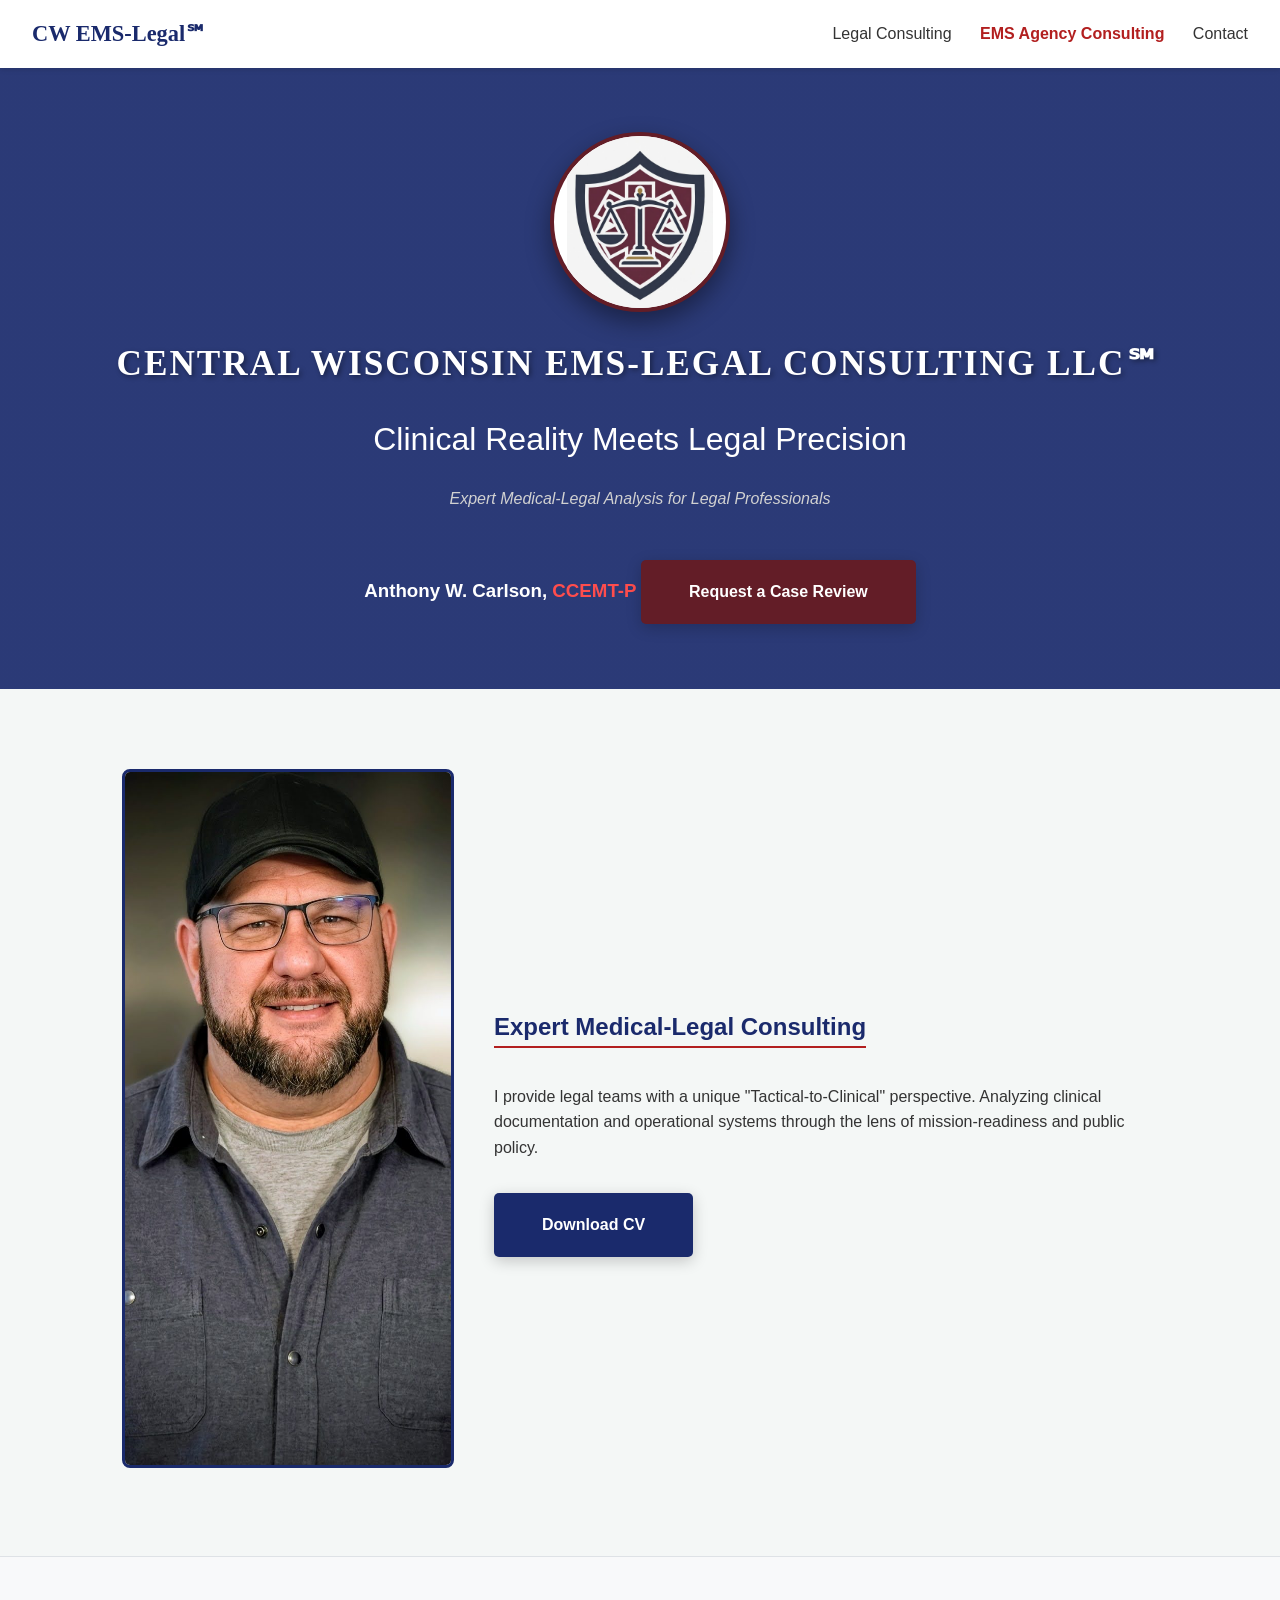
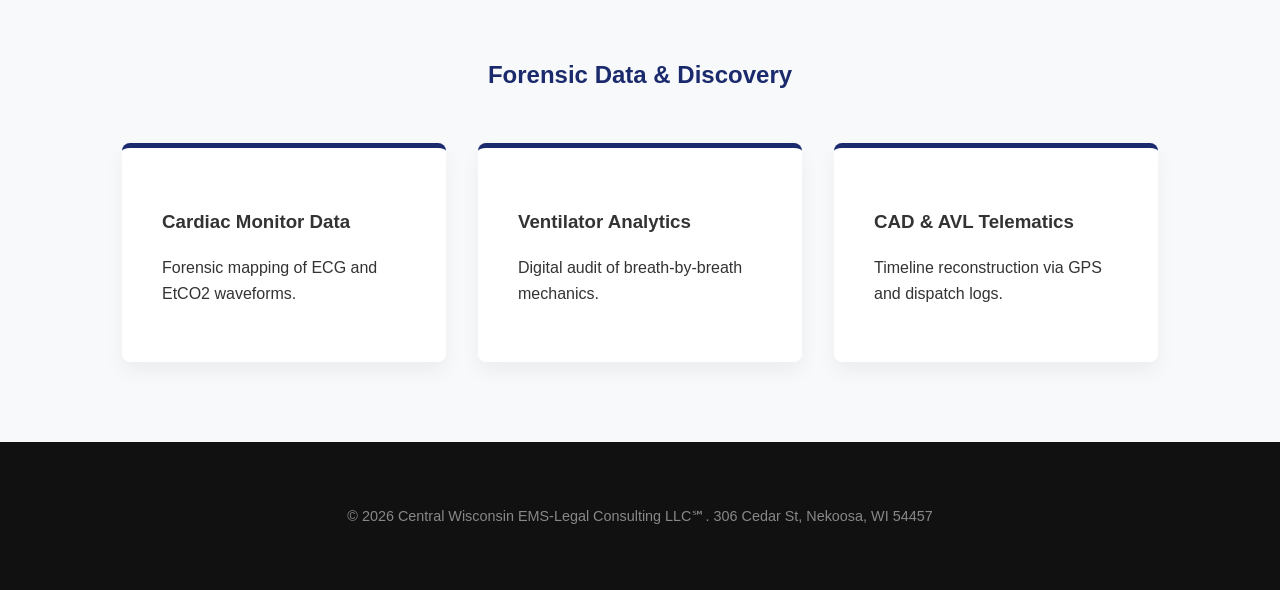
==== commit 830b27f4: "Update index.html moving to multi page setup" ====
--- a/index.html
+++ b/index.html
@@ -8,144 +8,18 @@
       gtag('js', new Date());
       gtag('config', 'G-H3EX5P7PJP');
     </script>
-
     <meta charset="UTF-8">
     <meta name="viewport" content="width=device-width, initial-scale=1.0">
-    <title>Central Wisconsin EMS-Legal Consulting LLC℠ | Anthony W. Carlson</title>
-    
-    <style>
-        :root {
-            --primary: #1a2a6c;
-            --secondary: #b21f1f; 
-            --brand-red: #631d27;
-            --text: #333;
-            --light: #f4f7f6;
-            --white: #ffffff;
-        }
-
-        * { box-sizing: border-box; }
-
-        body {
-            font-family: 'Helvetica Neue', Helvetica, Arial, sans-serif;
-            margin: 0;
-            color: var(--text);
-            line-height: 1.6;
-            background-color: var(--light);
-        }
-
-        nav {
-            background: var(--white);
-            padding: 1rem 2rem;
-            display: flex;
-            justify-content: space-between;
-            align-items: center;
-            position: sticky;
-            top: 0;
-            z-index: 1000;
-            box-shadow: 0 2px 5px rgba(0,0,0,0.1);
-        }
-
-        .logo-nav {
-            font-family: 'Times New Roman', Times, serif;
-            font-weight: bold;
-            color: var(--primary);
-            font-size: 1.4rem;
-            text-decoration: none;
-        }
-
-        nav a:not(.logo-nav) {
-            margin-left: 1.5rem;
-            text-decoration: none;
-            color: var(--text);
-            font-weight: 500;
-        }
-
-        header {
-            background: linear-gradient(rgba(26, 42, 108, 0.92), rgba(26, 42, 108, 0.92)), url('https://images.unsplash.com/photo-1584931423298-c576fda54bd2?auto=format&fit=crop&q=80&w=2000') center/cover;
-            padding: 4rem 2rem;
-            text-align: center;
-            color: var(--white);
-        }
-
-        /* BRIGHT PULSE ANIMATION */
-        @keyframes syncPulse {
-            0% { opacity: 0.85; filter: brightness(100%); }
-            50% { 
-                opacity: 1; 
-                filter: brightness(130%); 
-                text-shadow: 0 0 20px rgba(255,255,255,0.9);
-            }
-            100% { opacity: 0.85; filter: brightness(100%); }
-        }
-
-        .logo-badge {
-            width: 180px;
-            height: 180px;
-            background: white;
-            border-radius: 50%;
-            margin: 0 auto 1.5rem;
-            display: flex;
-            align-items: center;
-            justify-content: center;
-            box-shadow: 0 10px 25px rgba(0,0,0,0.4);
-            border: 4px solid var(--brand-red);
-            overflow: hidden;
-            animation: syncPulse 2.5s infinite ease-in-out;
-        }
-
-        .hero-logo { width: 85%; height: auto; }
-
-        .brand-name-top {
-            font-family: 'Times New Roman', Times, serif; 
-            font-size: 2.2rem;
-            font-weight: bold;
-            text-transform: uppercase;
-            letter-spacing: 2px;
-            display: block;
-            margin-bottom: 0.5rem;
-            text-shadow: 2px 2px 5px rgba(0,0,0,0.4);
-        }
-
-        .credential-flash {
-            animation: syncPulse 2.5s infinite ease-in-out;
-            display: inline-block;
-        }
-
-        .cta-button {
-            background: var(--brand-red);
-            color: var(--white);
-            padding: 1.2rem 3rem;
-            text-decoration: none;
-            font-weight: bold;
-            border-radius: 5px;
-            display: inline-block;
-            transition: 0.3s;
-            box-shadow: 0 4px 15px rgba(0,0,0,0.2);
-        }
-
-        section { padding: 5rem 2rem; max-width: 1100px; margin: 0 auto; }
-        .section-title { text-align: center; color: var(--primary); margin-bottom: 3rem; }
-        .services { display: grid; grid-template-columns: repeat(auto-fit, minmax(300px, 1fr)); gap: 2rem; }
-        .service-card { background: var(--white); padding: 2.5rem; border-radius: 8px; border-top: 5px solid var(--primary); box-shadow: 0 10px 20px rgba(0,0,0,0.05); }
-        
-        .contact-container { background: var(--white); padding: 3rem; border-radius: 8px; box-shadow: 0 10px 30px rgba(0,0,0,0.1); }
-        form { display: grid; gap: 1.5rem; }
-        .form-group { display: flex; flex-direction: column; }
-        label { font-weight: bold; margin-bottom: 0.5rem; color: var(--primary); }
-        input, textarea { padding: 0.8rem; border: 1px solid #ddd; border-radius: 4px; }
-        .submit-btn { background: var(--primary); color: var(--white); padding: 1rem; border: none; border-radius: 5px; cursor: pointer; font-weight: bold; }
-
-        footer { text-align: center; padding: 3rem; background: #111; color: #888; font-size: 0.9rem; }
-    </style>
+    <title>Legal Consulting | Central Wisconsin EMS-Legal Consulting LLC℠</title>
+    <link rel="stylesheet" href="style.css">
 </head>
 <body>
 
 <nav>
-    <a href="#" class="logo-nav">CW EMS-Legal℠</a>
+    <a href="index.html" class="logo-nav">CW EMS-Legal℠</a>
     <div>
-        <a href="#about">About</a>
-        <a href="#discovery">Discovery</a>
-        <a href="#engagement">Engagement</a>
+        <a href="index.html">Legal Consulting</a>
+        <a href="agency.html" style="color: var(--secondary); font-weight: bold;">EMS Agency Consulting</a>
         <a href="#contact">Contact</a>
     </div>
 </nav>
@@ -157,12 +31,8 @@
         </div>
         <span class="brand-name-top">Central Wisconsin EMS-Legal Consulting LLC℠</span>
         <h1 style="font-weight:300;">Clinical Reality Meets Legal Precision</h1>
-        <p style="color: #d1d1d1; font-style: italic; margin-bottom: 1.5rem;">Proudly Serving all of Wisconsin</p>
-        
-        <h3 class="credential-flash">
-            Anthony W. Carlson, <span style="color:#ff4d4d; font-weight:bold;">CCEMT-P</span>
-        </h3>
-        <p style="color: #d1d1d1; margin-top: 0.5rem;">Principal Consultant & Managing Member</p>
+        <p style="color: #d1d1d1; font-style: italic; margin-bottom: 1.5rem;">Expert Medical-Legal Analysis for Legal Professionals</p>
+        <h3 class="credential-flash">Anthony W. Carlson, <span style="color:#ff4d4d; font-weight:bold;">CCEMT-P</span></h3>
         <a href="#contact" class="cta-button" style="margin-top: 1.5rem;">Request a Case Review</a>
     </div>
 </header>
@@ -170,88 +40,29 @@
 <section id="about">
     <div style="display: flex; align-items: center; gap: 40px; flex-wrap: wrap;">
         <div style="flex: 1; min-width: 300px; text-align: center;">
-            <img src="headshot.png.jpg" alt="Anthony W. Carlson, CCEMT-P" style="width: 100%; max-width: 350px; border-radius: 8px; box-shadow: 0 4px 15px rgba(0,0,0,0.1); border: 3px solid var(--primary);">
+            <img src="headshot.png.jpg" alt="Anthony W. Carlson" style="width: 100%; max-width: 350px; border-radius: 8px; border: 3px solid var(--primary);">
         </div>
         <div style="flex: 2; min-width: 300px;">
             <h2 style="color: var(--primary); border-bottom: 2px solid var(--secondary); display: inline-block;">Expert Medical-Legal Consulting</h2>
-            <p style="font-size: 1.1rem; margin-top: 20px;">I provide legal teams with a unique "Tactical-to-Clinical" perspective built on a 30-year foundation of service. From early medical response to 15 years as a Critical Care Paramedic and U.S. Army service, I analyze clinical documentation and operational systems through the lens of mission-readiness and public policy.</p>
-            <a href="Resume_2026.pdf" class="cta-button" style="background: var(--primary); margin-top: 1rem;" download>Download Professional CV</a>
+            <p>I provide legal teams with a unique "Tactical-to-Clinical" perspective. Analyzing clinical documentation and operational systems through the lens of mission-readiness and public policy.</p>
+            <a href="Resume_2026.pdf" class="cta-button" style="background: var(--primary); margin-top: 1rem;" download>Download CV</a>
         </div>
     </div>
 </section>
 
-<div style="background-color: #f8f9fa; border-top: 1px solid #dee2e6; border-bottom: 1px solid #dee2e6;">
+<div style="background-color: #f8f9fa; border-top: 1px solid #dee2e6;">
     <section id="discovery">
-        <h2 class="section-title">Forensic Data & Discovery Requirements</h2>
+        <h2 class="section-title">Forensic Data & Discovery</h2>
         <div class="services">
-            <div class="service-card" style="border-top-color: var(--secondary);">
-                <h3>Cardiac Monitor Data</h3>
-                <p>Forensic mapping of ECG and EtCO2 waveforms typically absent from standard medical records.</p>
-            </div>
-            <div class="service-card" style="border-top-color: var(--secondary);">
-                <h3>Ventilator Analytics</h3>
-                <p>Digital audit of breath-by-breath mechanics and alarm response logs for transport ventilators.</p>
-            </div>
-            <div class="service-card" style="border-top-color: var(--secondary);">
-                <h3>CAD & AVL Telematics</h3>
-                <p>Millisecond-accurate dispatch logs and GPS telematics for objective timeline reconstruction.</p>
-            </div>
+            <div class="service-card"><h3>Cardiac Monitor Data</h3><p>Forensic mapping of ECG and EtCO2 waveforms.</p></div>
+            <div class="service-card"><h3>Ventilator Analytics</h3><p>Digital audit of breath-by-breath mechanics.</p></div>
+            <div class="service-card"><h3>CAD & AVL Telematics</h3><p>Timeline reconstruction via GPS and dispatch logs.</p></div>
         </div>
     </section>
 </div>
 
-<script src="https://www.paypal.com/sdk/js?client-id=AQJ8oSMyUbPGiaPHAK1SMAjUX0vvYzcAJrTWjV0tua3d-qUIaliTGaBYNgJ1ZiQpgjklursXdecDf6zx&currency=USD&disable-funding=credit,paylater&enable-funding=venmo"></script>
-
-<section id="engagement">
-    <div style="background: var(--white); padding: 3rem; border-radius: 8px; border-left: 8px solid var(--secondary); box-shadow: 0 10px 30px rgba(0,0,0,0.1);">
-        <h2 style="color: var(--primary); margin-top: 0; text-align: center;">Engagement & Retainers</h2>
-        <div style="display: grid; grid-template-columns: repeat(auto-fit, minmax(280px, 1fr)); gap: 2rem; margin: 2rem 0;">
-            <div style="padding: 1.5rem; background: #fdfdfd; border: 1px solid #eee; border-radius: 8px;">
-                <h4 style="color: var(--secondary); margin-bottom: 0.5rem;">Phase I: Merit Screening</h4>
-                <p style="font-size: 0.9rem; margin-bottom: 1.5rem;">Flat-rate screening (7-10 day turnaround) to determine case viability.</p>
-                <div id="paypal-button-container-300"></div>
-            </div>
-            <div style="padding: 1.5rem; background: #fdfdfd; border: 1px solid #eee; border-radius: 8px;">
-                <h4 style="color: var(--secondary); margin-bottom: 0.5rem;">Phase II: Case Retainer</h4>
-                <p style="font-size: 0.9rem; margin-bottom: 1.5rem;">Initial retainer for comprehensive analysis and expert testimony.</p>
-                <div id="paypal-button-container-500"></div>
-            </div>
-        </div>
-    </div>
-</section>
-
-<script>
-    paypal.Buttons({
-        style: { layout: 'vertical', shape: 'rect', label: 'pay' },
-        createOrder: function(data, actions) {
-            return actions.order.create({ purchase_units: [{ description: "Phase I: Merit Screening", amount: { value: '300.00' } }] });
-        }
-    }).render('#paypal-button-container-300');
-
-    paypal.Buttons({
-        style: { layout: 'vertical', shape: 'rect', label: 'pay' },
-        createOrder: function(data, actions) {
-            return actions.order.create({ purchase_units: [{ description: "Phase II: Case Retainer", amount: { value: '500.00' } }] });
-        }
-    }).render('#paypal-button-container-500');
-</script>
-
-<section id="contact">
-    <div class="contact-container">
-        <h2 style="text-align: center; color: var(--primary);">Case Consultation Request</h2>
-        <form action="https://formspree.io/f/mqegekon" method="POST">
-            <div class="form-group"><label>Attorney Name / Law Firm</label><input type="text" name="name" required></div>
-            <div class="form-group"><label>Direct Email Address</label><input type="email" name="email" required></div>
-            <div class="form-group"><label>Case Summary</label><textarea name="message" rows="4" required placeholder="Brief clinical overview..."></textarea></div>
-            <button type="submit" class="submit-btn">Initialize Case Review</button>
-        </form>
-    </div>
-</section>
-
 <footer>
-    <p style="color:#ccc; font-weight:bold; margin-bottom: 10px;">Proudly Serving all of Wisconsin</p>
-    <p>&copy; 2026 Central Wisconsin EMS-Legal Consulting LLC℠. All Rights Reserved.</p>
-    <p>306 Cedar St, Nekoosa, WI 54457</p>
+    <p>&copy; 2026 Central Wisconsin EMS-Legal Consulting LLC℠. 306 Cedar St, Nekoosa, WI 54457</p>
 </footer>
 
 </body>
--- a/style.css
+++ b/style.css
@@ -0,0 +1,121 @@
+:root {
+    --primary: #1a2a6c;
+    --secondary: #b21f1f; 
+    --brand-red: #631d27;
+    --text: #333;
+    --light: #f4f7f6;
+    --white: #ffffff;
+}
+
+* { box-sizing: border-box; }
+
+body {
+    font-family: 'Helvetica Neue', Helvetica, Arial, sans-serif;
+    margin: 0;
+    color: var(--text);
+    line-height: 1.6;
+    background-color: var(--light);
+}
+
+nav {
+    background: var(--white);
+    padding: 1rem 2rem;
+    display: flex;
+    justify-content: space-between;
+    align-items: center;
+    position: sticky;
+    top: 0;
+    z-index: 1000;
+    box-shadow: 0 2px 5px rgba(0,0,0,0.1);
+}
+
+.logo-nav {
+    font-family: 'Times New Roman', Times, serif;
+    font-weight: bold;
+    color: var(--primary);
+    font-size: 1.4rem;
+    text-decoration: none;
+}
+
+nav a:not(.logo-nav) {
+    margin-left: 1.5rem;
+    text-decoration: none;
+    color: var(--text);
+    font-weight: 500;
+}
+
+header {
+    background: linear-gradient(rgba(26, 42, 108, 0.92), rgba(26, 42, 108, 0.92)), url('https://images.unsplash.com/photo-1584931423298-c576fda54bd2?auto=format&fit=crop&q=80&w=2000') center/cover;
+    padding: 4rem 2rem;
+    text-align: center;
+    color: var(--white);
+}
+
+@keyframes syncPulse {
+    0% { opacity: 0.85; filter: brightness(100%); }
+    50% { 
+        opacity: 1; 
+        filter: brightness(130%); 
+        text-shadow: 0 0 20px rgba(255,255,255,0.9);
+    }
+    100% { opacity: 0.85; filter: brightness(100%); }
+}
+
+.logo-badge {
+    width: 180px;
+    height: 180px;
+    background: white;
+    border-radius: 50%;
+    margin: 0 auto 1.5rem;
+    display: flex;
+    align-items: center;
+    justify-content: center;
+    box-shadow: 0 10px 25px rgba(0,0,0,0.4);
+    border: 4px solid var(--brand-red);
+    overflow: hidden;
+    animation: syncPulse 2.5s infinite ease-in-out;
+}
+
+.hero-logo { width: 85%; height: auto; }
+
+.brand-name-top {
+    font-family: 'Times New Roman', Times, serif; 
+    font-size: 2.2rem;
+    font-weight: bold;
+    text-transform: uppercase;
+    letter-spacing: 2px;
+    display: block;
+    margin-bottom: 0.5rem;
+    text-shadow: 2px 2px 5px rgba(0,0,0,0.4);
+}
+
+.credential-flash {
+    animation: syncPulse 2.5s infinite ease-in-out;
+    display: inline-block;
+}
+
+.cta-button {
+    background: var(--brand-red);
+    color: var(--white);
+    padding: 1.2rem 3rem;
+    text-decoration: none;
+    font-weight: bold;
+    border-radius: 5px;
+    display: inline-block;
+    transition: 0.3s;
+    box-shadow: 0 4px 15px rgba(0,0,0,0.2);
+}
+
+section { padding: 5rem 2rem; max-width: 1100px; margin: 0 auto; }
+.section-title { text-align: center; color: var(--primary); margin-bottom: 3rem; }
+.services { display: grid; grid-template-columns: repeat(auto-fit, minmax(300px, 1fr)); gap: 2rem; }
+.service-card { background: var(--white); padding: 2.5rem; border-radius: 8px; border-top: 5px solid var(--primary); box-shadow: 0 10px 20px rgba(0,0,0,0.05); }
+
+.contact-container { background: var(--white); padding: 3rem; border-radius: 8px; box-shadow: 0 10px 30px rgba(0,0,0,0.1); }
+form { display: grid; gap: 1.5rem; }
+.form-group { display: flex; flex-direction: column; }
+label { font-weight: bold; margin-bottom: 0.5rem; color: var(--primary); }
+input, textarea { padding: 0.8rem; border: 1px solid #ddd; border-radius: 4px; }
+.submit-btn { background: var(--primary); color: var(--white); padding: 1rem; border: none; border-radius: 5px; cursor: pointer; font-weight: bold; }
+
+footer { text-align: center; padding: 3rem; background: #111; color: #888; font-size: 0.9rem; }
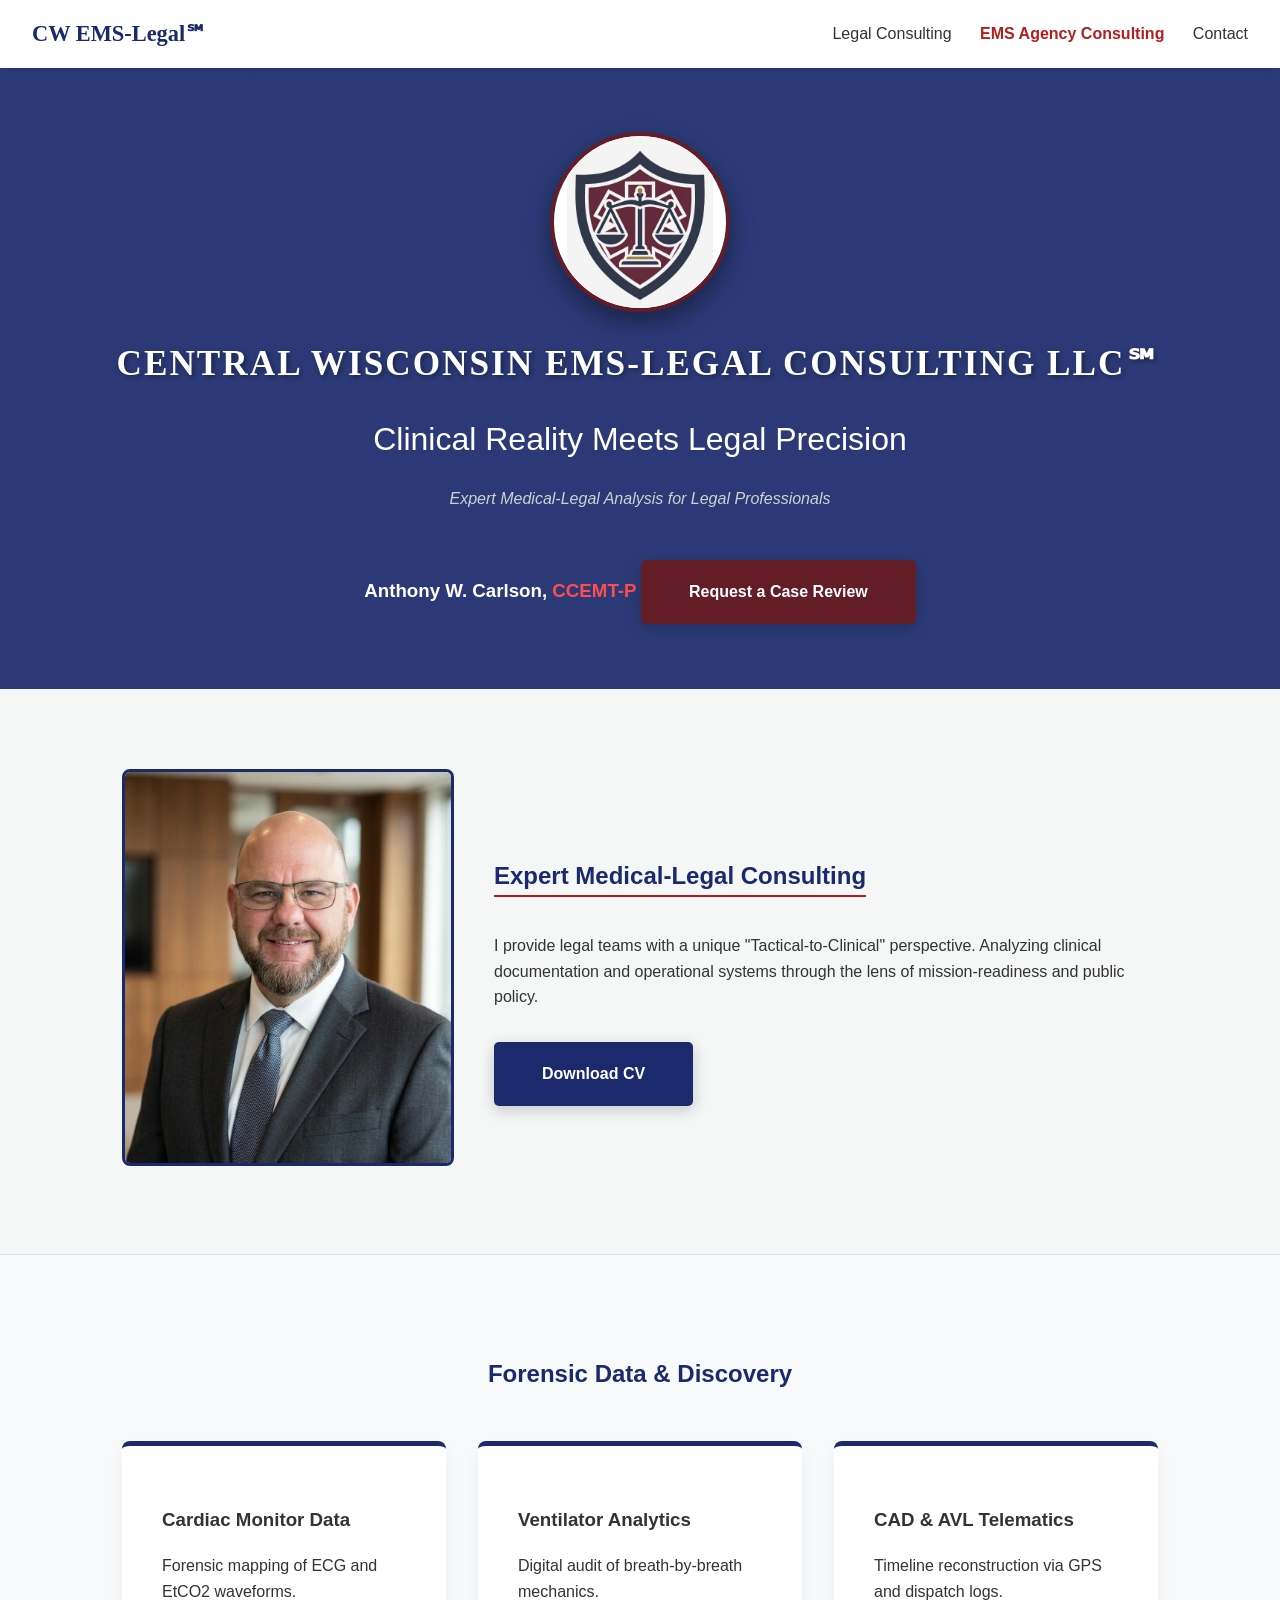
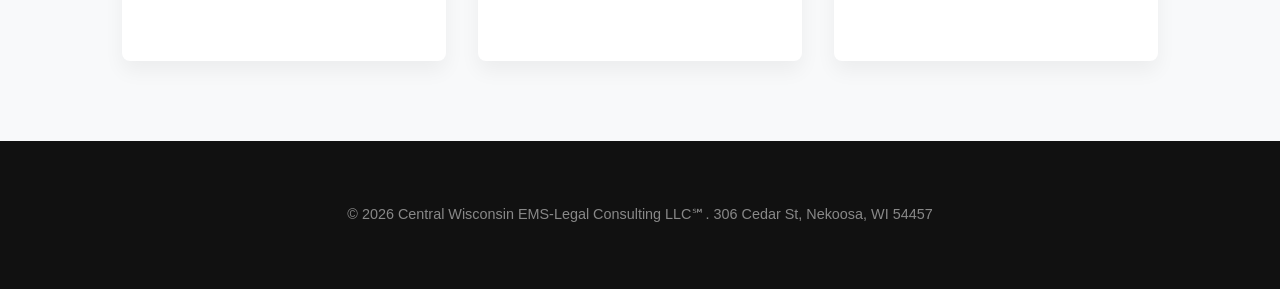
==== commit 3fd0333d: "Update index.html" ====
--- a/index.html
+++ b/index.html
@@ -40,7 +40,7 @@
 <section id="about">
     <div style="display: flex; align-items: center; gap: 40px; flex-wrap: wrap;">
         <div style="flex: 1; min-width: 300px; text-align: center;">
-            <img src="headshot.png.jpg" alt="Anthony W. Carlson" style="width: 100%; max-width: 350px; border-radius: 8px; border: 3px solid var(--primary);">
+            <img src="headshot.jpg" alt="Anthony W. Carlson" style="width: 100%; max-width: 350px; border-radius: 8px; border: 3px solid var(--primary);">
         </div>
         <div style="flex: 2; min-width: 300px;">
             <h2 style="color: var(--primary); border-bottom: 2px solid var(--secondary); display: inline-block;">Expert Medical-Legal Consulting</h2>
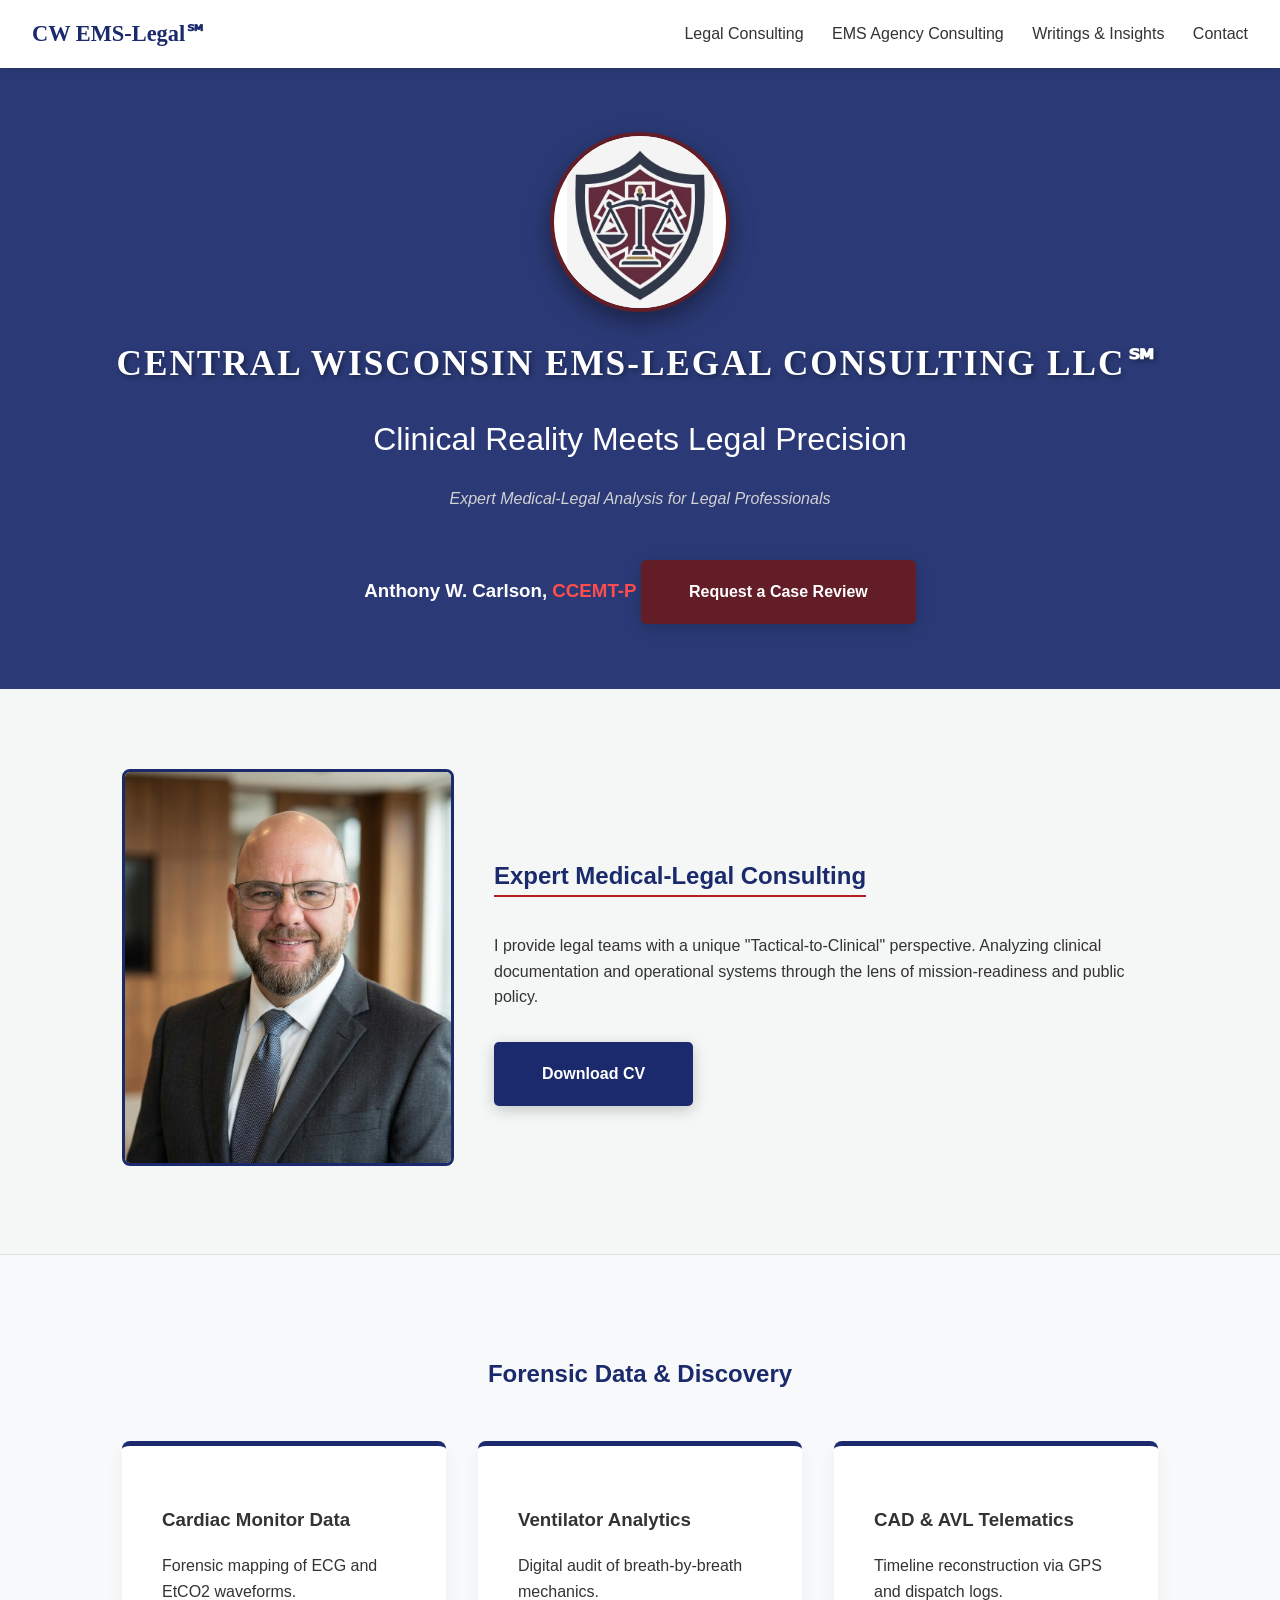
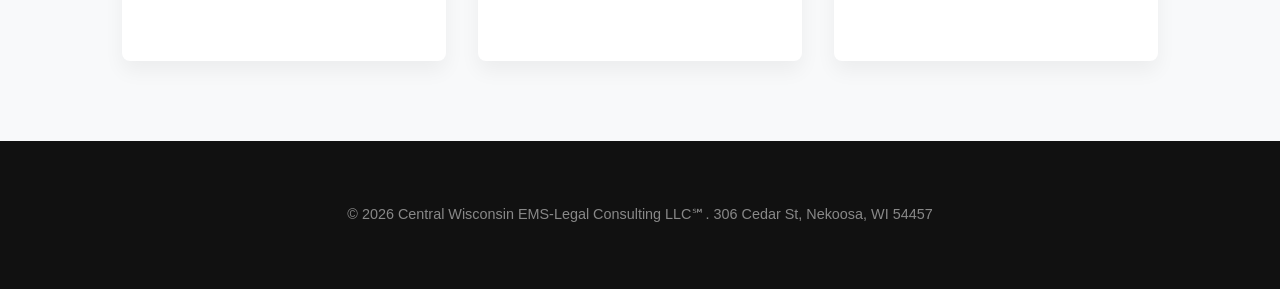
==== commit cfc7e96c: "Update index.html adding blog page" ====
--- a/index.html
+++ b/index.html
@@ -19,11 +19,11 @@
     <a href="index.html" class="logo-nav">CW EMS-Legal℠</a>
     <div>
         <a href="index.html">Legal Consulting</a>
-        <a href="agency.html" style="color: var(--secondary); font-weight: bold;">EMS Agency Consulting</a>
+        <a href="agency.html">EMS Agency Consulting</a>
+        <a href="writings/index.html">Writings & Insights</a>
         <a href="#contact">Contact</a>
     </div>
 </nav>
-
 <header>
     <div class="hero-content">
         <div class="logo-badge">
